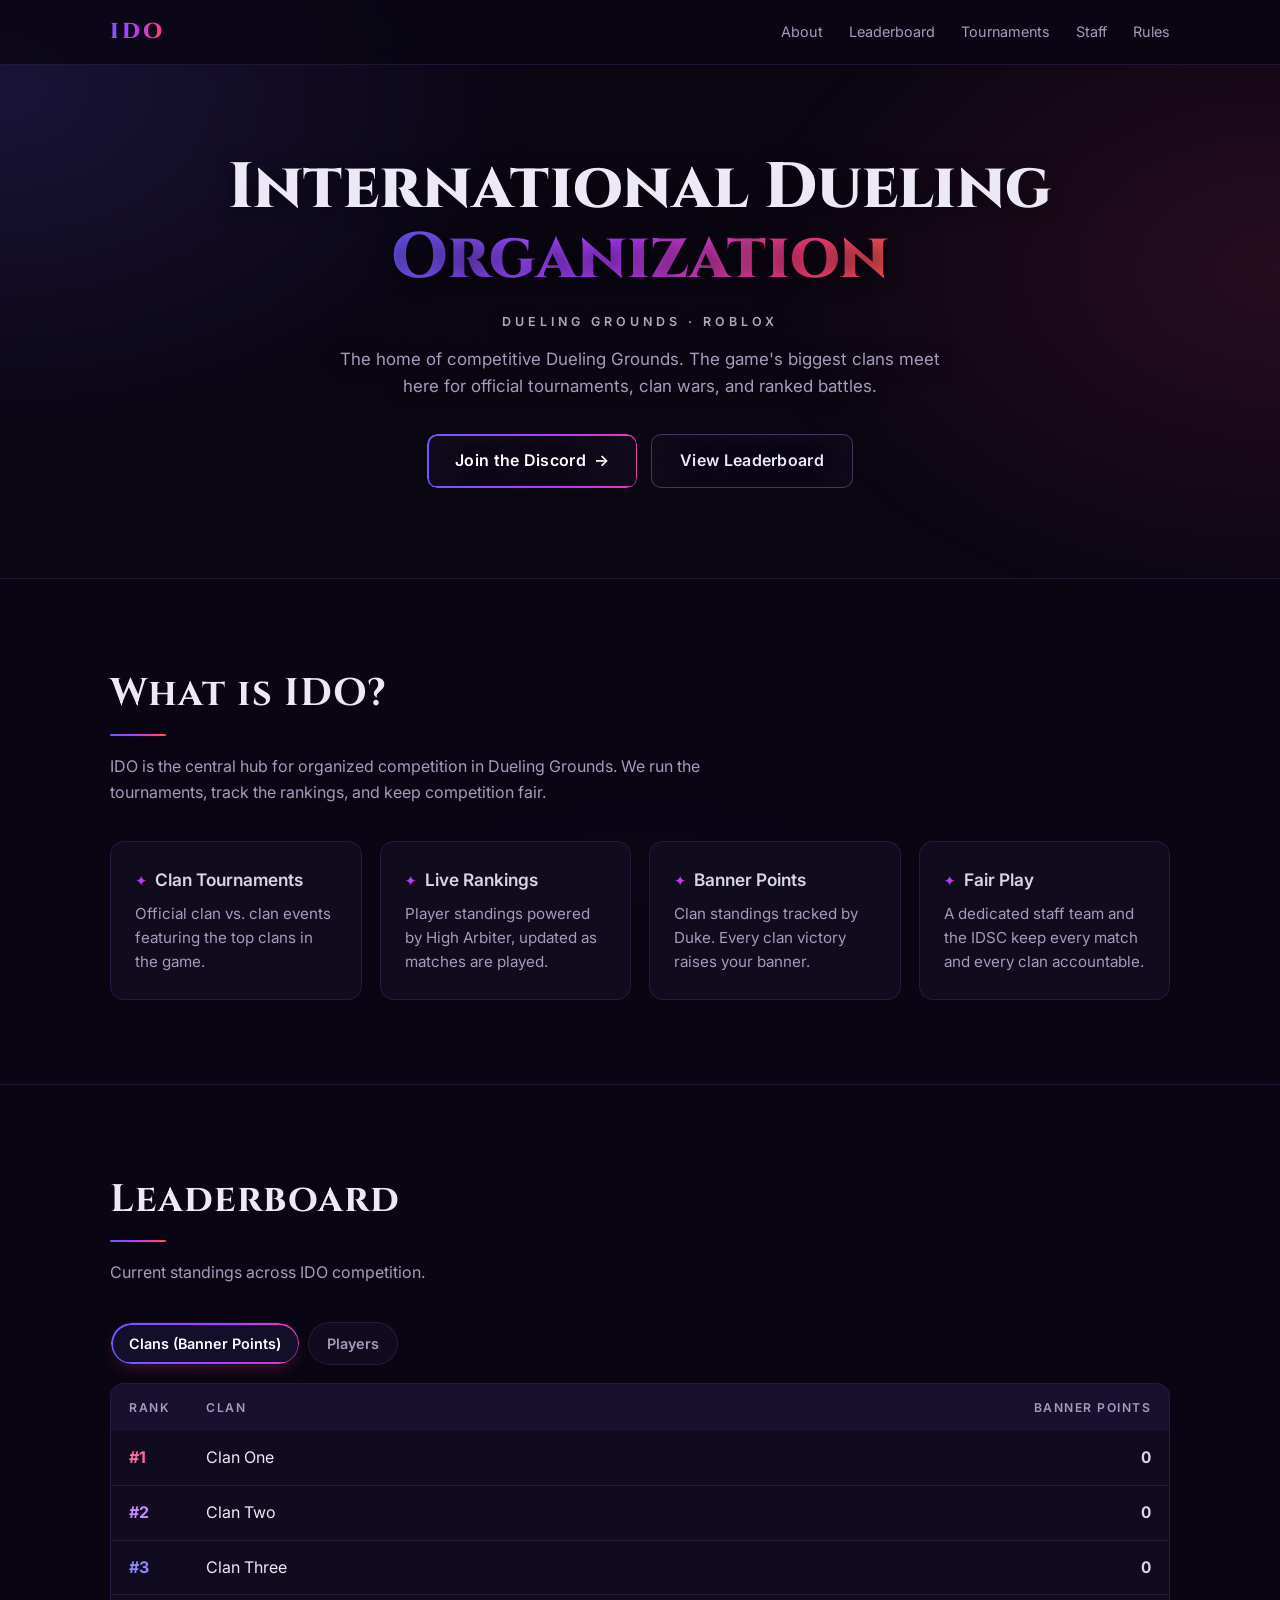
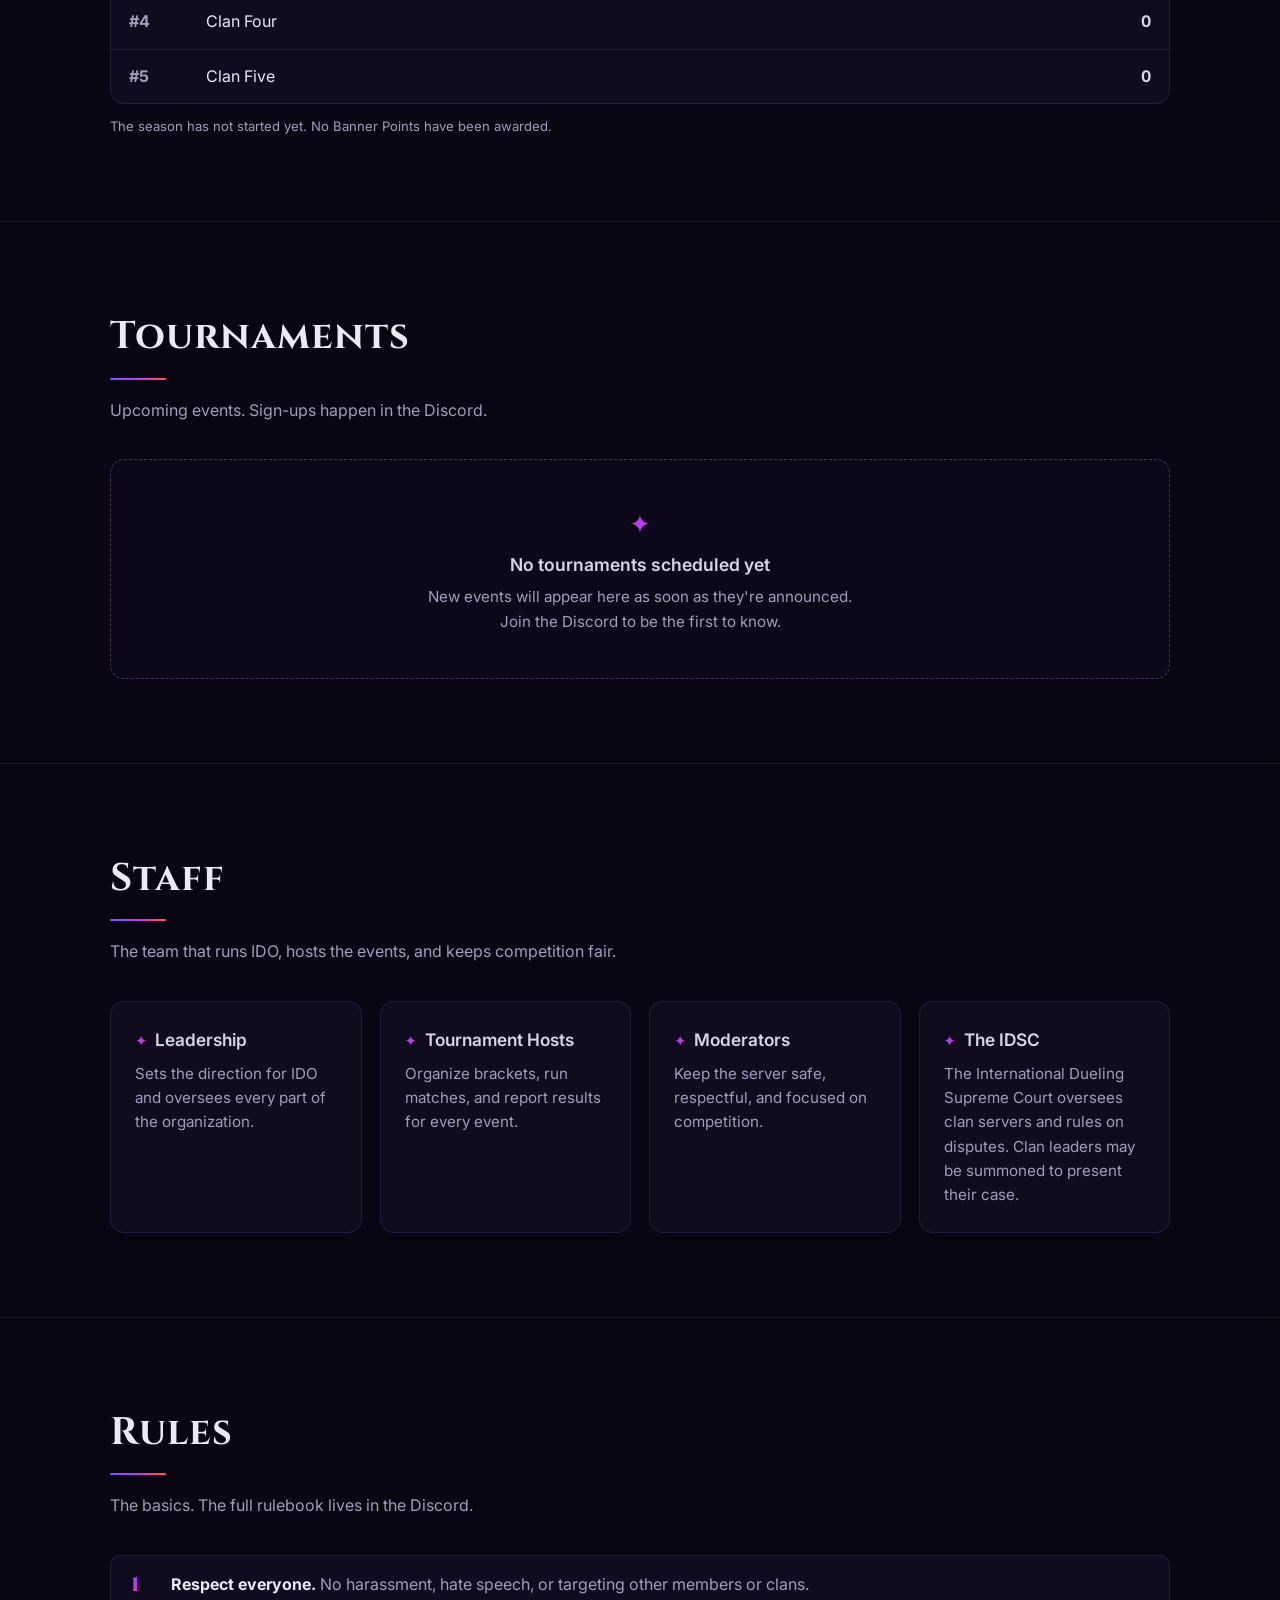
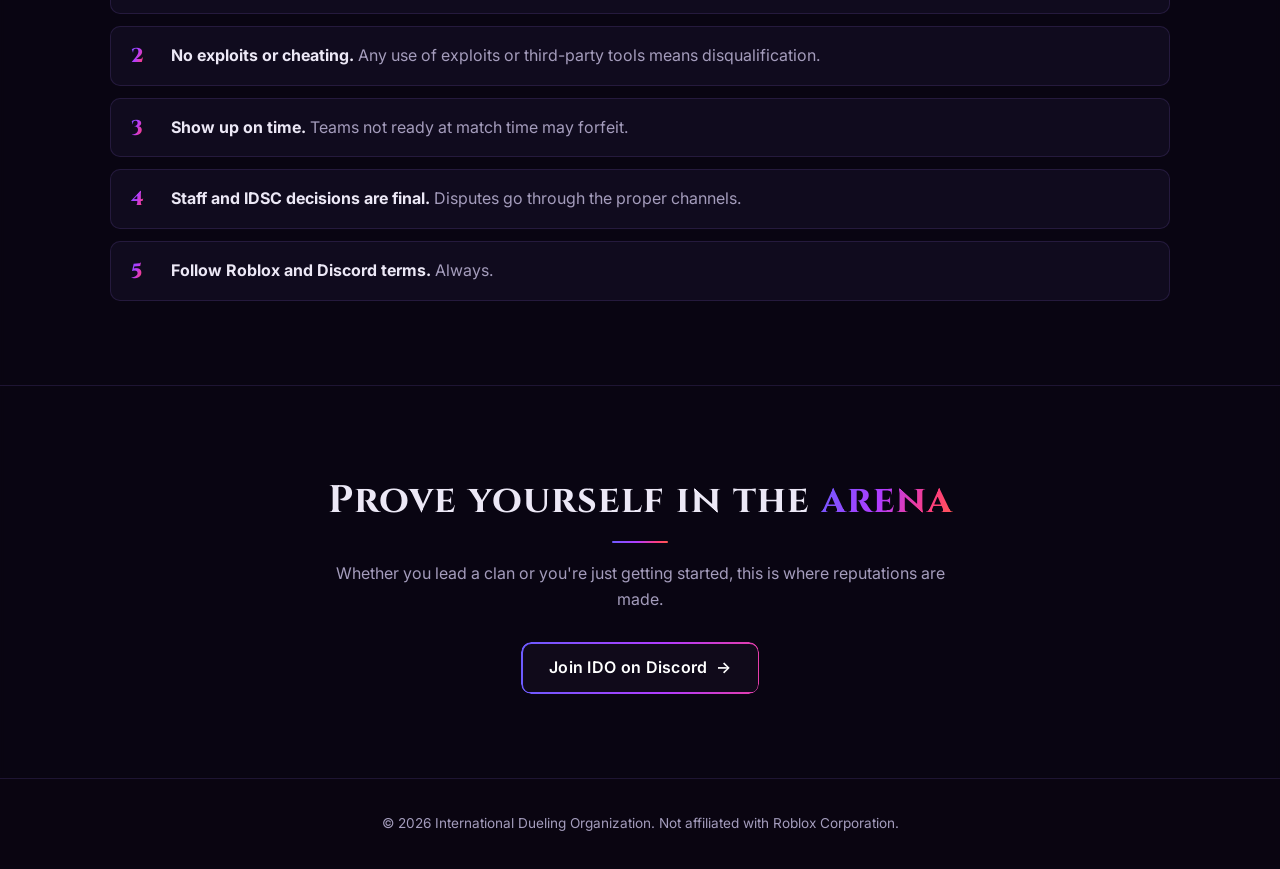
==== index.html @ 86c3ba01 "Update meta description to include 'more!'" ====
<!DOCTYPE html>
<html lang="en">
<head>
<meta charset="UTF-8">
<meta name="viewport" content="width=device-width, initial-scale=1.0">
<title>International Dueling Organization (IDO) | Dueling Grounds Clan Tournaments</title>
<meta name="description" content="The International Dueling Organization (IDO) is the home of competitive Dueling Grounds on Roblox. Clan tournaments, live rankings, Banner Points, and more!.">
<meta property="og:title" content="International Dueling Organization (IDO)">
<meta property="og:description" content="Clan tournaments, live rankings, and the top clans in Dueling Grounds.">
<meta property="og:type" content="website">
<meta property="og:image" content="logo.jpg">
<meta name="theme-color" content="#0a0612">
<link rel="icon" href="logo.jpg">
<link rel="preconnect" href="https://fonts.googleapis.com">
<link rel="preconnect" href="https://fonts.gstatic.com" crossorigin>
<link href="https://fonts.googleapis.com/css2?family=Cinzel:wght@500;700;800&family=Inter:wght@400;500;600;700&display=swap" rel="stylesheet">
<script type="application/ld+json">
{
  "@context": "https://schema.org",
  "@type": "Organization",
  "name": "International Dueling Organization",
  "alternateName": "IDO",
  "logo": "logo.jpg",
  "description": "The competitive hub for Dueling Grounds clan tournaments on Roblox."
}
</script>
<style>
  :root {
    --bg: #0a0612;
    --bg-2: #0f0a1a;
    --panel: rgba(22, 15, 36, 0.72);
    --panel-solid: #160f24;
    --line: rgba(160, 120, 255, 0.14);
    --line-strong: rgba(190, 140, 255, 0.32);
    --text: #ece8f6;
    --muted: #a49cbc;
    --silver: #d9d4e8;
    --violet: #7b5cff;
    --magenta: #c13cff;
    --rose: #ff3d7f;
    --ember: #ff5a4e;
    --grad: linear-gradient(110deg, #6d5bff 0%, #b13cff 45%, #ff3d7f 80%, #ff5a4e 100%);
    --radius: 14px;
  }
  * { box-sizing: border-box; margin: 0; padding: 0; }
  html { scroll-behavior: smooth; }
  body {
    font-family: 'Inter', system-ui, sans-serif;
    background: var(--bg);
    color: var(--text);
    line-height: 1.6;
    overflow-x: hidden;
  }
  /* Ambient violet and crimson glow, fixed behind everything */
  body::before {
    content: ""; position: fixed; inset: 0; z-index: -1; pointer-events: none;
    background:
      radial-gradient(900px 600px at 0% 10%, rgba(109, 91, 255, 0.16), transparent 60%),
      radial-gradient(900px 600px at 100% 30%, rgba(255, 61, 127, 0.12), transparent 60%),
      radial-gradient(800px 500px at 50% 110%, rgba(177, 60, 255, 0.10), transparent 60%);
  }

  /* Full-site background photo, dimmed so text stays readable */
  .site-bg {
    position: fixed; inset: 0; z-index: -2; pointer-events: none;
    background: #0a0612 url("background.jpg") center 30% / cover no-repeat;
  }
  .site-bg::after {
    content: ""; position: absolute; inset: 0;
    background:
      radial-gradient(ellipse at center, rgba(10, 6, 18, 0.35) 0%, rgba(10, 6, 18, 0.75) 100%),
      linear-gradient(180deg, rgba(10, 6, 18, 0.25), rgba(10, 6, 18, 0.55));
  }
  /* Sections below the hero sit on a darker veil so the photo stays subtle there */
  section { background: rgba(10, 6, 18, 0.78); backdrop-filter: blur(2px); -webkit-backdrop-filter: blur(2px); }
  footer { background: rgba(10, 6, 18, 0.9); }
  .hero { text-shadow: 0 2px 18px rgba(0, 0, 0, 0.6); }
  .hero p, .hero .eyebrow { color: #d6d0e6; }
  a { color: inherit; text-decoration: none; }
  .wrap { max-width: 1100px; margin: 0 auto; padding: 0 20px; }
  .grad-text {
    background: var(--grad);
    -webkit-background-clip: text; background-clip: text;
    color: transparent;
  }
  .sr-only {
    position: absolute; width: 1px; height: 1px; padding: 0; margin: -1px;
    overflow: hidden; clip: rect(0 0 0 0); white-space: nowrap; border: 0;
  }

  /* Nav */
  nav {
    position: sticky; top: 0; z-index: 50;
    background: rgba(10, 6, 18, 0.78);
    backdrop-filter: blur(12px);
    -webkit-backdrop-filter: blur(12px);
    border-bottom: 1px solid var(--line);
  }
  nav .wrap { display: flex; align-items: center; justify-content: space-between; height: 64px; }
  .logo { display: flex; align-items: center; gap: 10px; font-family: 'Cinzel', serif; font-weight: 800; font-size: 1.35rem; letter-spacing: 3px; }
  .logo img { width: 34px; height: 34px; border-radius: 8px; object-fit: cover; }
  .links { display: flex; gap: 26px; font-size: 0.9rem; color: var(--muted); }
  .links a { position: relative; padding: 4px 0; transition: color .25s; }
  .links a::after {
    content: ""; position: absolute; left: 0; bottom: -2px; height: 2px; width: 100%;
    background: var(--grad); border-radius: 2px;
    transform: scaleX(0); transform-origin: left; transition: transform .3s ease;
  }
  .links a:hover { color: var(--text); }
  .links a:hover::after { transform: scaleX(1); }
  .menu-btn { display: none; background: none; border: 0; color: var(--text); font-size: 1.5rem; cursor: pointer; }

  /* Hero */
  .hero {
    padding: 70px 0 90px;
    text-align: center;
    position: relative;
    border-bottom: 1px solid var(--line);
  }
  .hero-logo {
    width: min(380px, 78vw); aspect-ratio: 1; margin: 0 auto 8px; display: block;
    object-fit: cover;
    -webkit-mask-image: radial-gradient(circle at center, #000 52%, transparent 71%);
            mask-image: radial-gradient(circle at center, #000 52%, transparent 71%);
    animation: float 7s ease-in-out infinite;
  }
  @keyframes float {
    0%, 100% { transform: translateY(0); }
    50% { transform: translateY(-8px); }
  }
  .eyebrow { color: var(--silver); font-weight: 600; letter-spacing: 4px; font-size: 0.78rem; text-transform: uppercase; opacity: .8; }
  .hero h1 {
    font-family: 'Cinzel', serif; font-weight: 800;
    font-size: clamp(2.2rem, 6vw, 4rem); line-height: 1.1;
    margin: 18px 0;
  }
  .hero p { color: var(--muted); max-width: 600px; margin: 14px auto 34px; font-size: 1.06rem; }
  .btns { display: flex; gap: 14px; justify-content: center; flex-wrap: wrap; }

  /* Buttons */
  .btn {
    position: relative; overflow: hidden; isolation: isolate; display: inline-flex; align-items: center; gap: 8px;
    padding: 13px 28px; border-radius: 10px; font-weight: 600; letter-spacing: .3px;
    transition: transform .25s ease, box-shadow .3s ease, background-position .6s ease, border-color .3s;
  }
  /* Hollow button with an animated gradient outline */
  .btn-primary {
    color: #fff;
    background: rgba(22, 15, 36, 0.55);
    isolation: isolate;
  }
  .btn-primary::before,
  .tab.active::before {
    content: ""; position: absolute; inset: 0; border-radius: inherit; padding: 1.5px;
    background: linear-gradient(90deg, #6d5bff, #b13cff, #ff3d7f, #ff5a4e, #b13cff, #6d5bff);
    background-size: 300% 100%;
    animation: flow 4s linear infinite;
    -webkit-mask: linear-gradient(#000 0 0) content-box, linear-gradient(#000 0 0);
    -webkit-mask-composite: xor;
            mask: linear-gradient(#000 0 0) content-box, linear-gradient(#000 0 0);
            mask-composite: exclude;
    pointer-events: none; z-index: -1;
  }
  @keyframes flow {
    from { background-position: 0% 50%; }
    to { background-position: 300% 50%; }
  }
  .btn-primary:hover {
    transform: translateY(-2px);
    background: rgba(123, 92, 255, 0.10);
    box-shadow: 0 8px 28px -10px rgba(255, 61, 127, 0.55);
  }
  .btn-primary:hover::before { animation-duration: 1.6s; }

  /* Click effect: ripple from the click point plus a bright pulse */
  .ripple {
    position: absolute; border-radius: 50%; pointer-events: none; z-index: -1;
    width: 16px; height: 16px; margin: -8px 0 0 -8px;
    background: radial-gradient(circle, rgba(255, 120, 200, 0.55), rgba(177, 60, 255, 0.25) 45%, transparent 70%);
    transform: scale(0);
    animation: ripple .55s ease-out forwards;
  }
  @keyframes ripple {
    to { transform: scale(22); opacity: 0; }
  }
  .btn.clicked, .tab.clicked { animation: press .4s ease; }
  .btn.clicked { box-shadow: 0 0 0 1px rgba(255, 255, 255, 0.15), 0 0 26px -2px rgba(193, 60, 255, 0.7); }
  .btn-primary.clicked::before { animation-duration: .6s; filter: brightness(1.4); }
  @keyframes press {
    0% { transform: scale(1); }
    35% { transform: scale(.95); }
    100% { transform: scale(1); }
  }

  .btn-ghost {
    color: var(--text);
    border: 1px solid var(--line-strong);
    background: rgba(22, 15, 36, 0.4);
  }
  .btn-ghost:hover {
    transform: translateY(-2px);
    border-color: rgba(220, 170, 255, 0.55);
    background: rgba(123, 92, 255, 0.08);
    box-shadow: 0 8px 26px -12px rgba(177, 60, 255, 0.5);
  }

  .btn .arrow { transition: transform .25s ease; }
  .btn:hover .arrow { transform: translateX(3px); }

  /* Sections */
  section { padding: 84px 0; border-bottom: 1px solid var(--line); }
  h2 { font-family: 'Cinzel', serif; font-weight: 700; font-size: clamp(1.7rem, 4vw, 2.4rem); margin-bottom: 10px; letter-spacing: 1px; }
  .divider { width: 56px; height: 2px; background: var(--grad); border-radius: 2px; margin: 4px 0 18px; }
  .sub { color: var(--muted); margin-bottom: 36px; max-width: 640px; }
  .grid { display: grid; grid-template-columns: repeat(auto-fit, minmax(240px, 1fr)); gap: 18px; }
  .card {
    position: relative;
    background: var(--panel); border: 1px solid var(--line);
    border-radius: var(--radius); padding: 24px;
    backdrop-filter: blur(6px);
    transition: transform .3s ease, border-color .3s ease, box-shadow .3s ease;
  }
  .card:hover {
    transform: translateY(-3px);
    border-color: var(--line-strong);
    box-shadow: 0 14px 34px -18px rgba(177, 60, 255, 0.5);
  }
  .card h3 { font-size: 1.08rem; margin-bottom: 8px; color: var(--silver); font-weight: 600; }
  .card h3::before {
    content: "\2726"; margin-right: 8px; font-size: .85em;
    background: var(--grad); -webkit-background-clip: text; background-clip: text; color: transparent;
  }
  .card p { color: var(--muted); font-size: 0.95rem; }

  /* Leaderboard */
  .tabs { display: flex; gap: 8px; margin-bottom: 18px; flex-wrap: wrap; }
  .tab {
    padding: 9px 18px; border-radius: 999px; border: 1px solid var(--line);
    background: var(--panel); color: var(--muted); cursor: pointer; font: inherit; font-weight: 600; font-size: .9rem;
    transition: color .25s, border-color .25s, transform .2s, box-shadow .3s;
  }
  .tab:hover { color: var(--text); border-color: var(--line-strong); transform: translateY(-1px); }
  .tab { position: relative; overflow: hidden; isolation: isolate; }
  .tab.active {
    color: #fff; border-color: transparent;
    background: rgba(123, 92, 255, 0.10);
    box-shadow: 0 6px 20px -10px rgba(255, 61, 127, 0.5);
  }
  .board { background: var(--panel); border: 1px solid var(--line); border-radius: var(--radius); overflow: hidden; }
  table { width: 100%; border-collapse: collapse; }
  th, td { padding: 14px 18px; text-align: left; }
  th { background: rgba(123, 92, 255, 0.07); color: var(--muted); font-size: 0.76rem; letter-spacing: 1.5px; text-transform: uppercase; font-weight: 600; }
  tbody tr { transition: background .2s; }
  tbody tr:hover { background: rgba(177, 60, 255, 0.06); }
  tr + tr td { border-top: 1px solid var(--line); }
  td.rank { font-weight: 700; width: 70px; color: var(--muted); }
  td.score { text-align: right; font-weight: 700; color: var(--silver); font-variant-numeric: tabular-nums; }
  th.score { text-align: right; }
  .r1 { color: #ff6b9d !important; } .r2 { color: #c58bff !important; } .r3 { color: #8f86ff !important; }
  .note { color: var(--muted); font-size: 0.82rem; margin-top: 12px; }

  /* Tournaments */
  .event { display: flex; gap: 18px; align-items: flex-start; }
  .date {
    min-width: 64px; text-align: center; border-radius: 10px; padding: 8px 6px;
    border: 1px solid var(--line-strong);
    background: rgba(123, 92, 255, 0.08);
  }
  .date .m { font-size: 0.7rem; color: var(--rose); font-weight: 700; letter-spacing: 1.5px; }
  .date .d { font-size: 1.5rem; font-weight: 700; font-family: 'Cinzel', serif; }
  .tag {
    display: inline-block; font-size: 0.7rem; font-weight: 700; padding: 3px 10px; letter-spacing: .5px;
    border-radius: 999px; background: rgba(193, 60, 255, 0.14); color: #d99bff; margin-bottom: 6px;
  }
  .event h3::before { content: none; }

  .empty {
    text-align: center; padding: 44px 24px;
    border: 1px dashed var(--line-strong); border-radius: var(--radius);
    background: rgba(22, 15, 36, 0.45);
  }
  .empty-icon {
    font-size: 1.6rem; margin-bottom: 6px;
    background: var(--grad); -webkit-background-clip: text; background-clip: text; color: transparent;
  }
  .empty h3 { font-size: 1.1rem; color: var(--silver); margin-bottom: 6px; font-weight: 600; }
  .empty p { color: var(--muted); font-size: .95rem; max-width: 440px; margin: 0 auto; }
  #tournament-list:empty { display: none; }

  /* Rules */
  ol.rules { counter-reset: r; list-style: none; display: grid; gap: 12px; }
  ol.rules li {
    counter-increment: r; background: var(--panel); border: 1px solid var(--line);
    border-radius: 10px; padding: 16px 18px 16px 60px; position: relative; color: var(--muted);
    transition: border-color .3s;
  }
  ol.rules li:hover { border-color: var(--line-strong); }
  ol.rules li strong { color: var(--text); }
  ol.rules li::before {
    content: counter(r); position: absolute; left: 20px; top: 13px;
    font-family: 'Cinzel', serif; font-weight: 800; font-size: 1.25rem;
    background: var(--grad); -webkit-background-clip: text; background-clip: text; color: transparent;
  }

  /* CTA + footer */
  .cta { text-align: center; position: relative; }
  .cta .divider { margin: 4px auto 18px; }
  footer { padding: 34px 0; color: var(--muted); font-size: 0.85rem; text-align: center; }

  /* Fade-in on scroll */
  .reveal { opacity: 0; transform: translateY(14px); transition: opacity .7s ease, transform .7s ease; }
  .reveal.in { opacity: 1; transform: none; }

  @media (max-width: 760px) {
    .links {
      display: none; position: absolute; top: 64px; left: 0; right: 0;
      flex-direction: column; gap: 0; background: var(--bg); border-bottom: 1px solid var(--line);
    }
    .links.open { display: flex; }
    .links a { padding: 14px 20px; border-top: 1px solid var(--line); }
    .links a::after { display: none; }
    .menu-btn { display: block; }
    th, td { padding: 12px 12px; }
    section { padding: 60px 0; }
    .hero { padding: 40px 0 70px; }
  }

  @media (prefers-reduced-motion: reduce) {
    *, *::before, *::after { animation: none !important; transition: none !important; }
    .reveal { opacity: 1; transform: none; }
  }
</style>
</head>
<body>
<div class="site-bg" aria-hidden="true"></div>

<nav>
  <div class="wrap">
    <a href="#" class="logo"><img src="logo.jpg" alt="" onerror="this.remove()"><span class="grad-text">IDO</span></a>
    <button class="menu-btn" aria-label="Menu" onclick="document.querySelector('.links').classList.toggle('open')">☰</button>
    <div class="links">
      <a href="#about">About</a>
      <a href="#leaderboard">Leaderboard</a>
      <a href="#tournaments">Tournaments</a>
      <a href="#staff">Staff</a>
      <a href="#rules">Rules</a>
    </div>
  </div>
</nav>

<header class="hero">
  <div class="wrap">
    <img class="hero-logo" src="logo.jpg" alt="International Dueling Organization logo"
         onerror="this.remove(); document.getElementById('hero-title').classList.remove('sr-only');">
    <h1 id="hero-title" class="sr-only">International Dueling <span class="grad-text">Organization</span></h1>
    <div class="eyebrow">Dueling Grounds &middot; Roblox</div>
    <p>The home of competitive Dueling Grounds. The game's biggest clans meet here for official tournaments, clan wars, and ranked battles.</p>
    <div class="btns">
      <a class="btn btn-primary" href="https://discord.gg/gZj7TFxwW" target="_blank" rel="noopener">Join the Discord <span class="arrow">&rarr;</span></a>
      <a class="btn btn-ghost" href="#leaderboard">View Leaderboard</a>
    </div>
  </div>
</header>

<section id="about">
  <div class="wrap reveal">
    <h2>What is IDO?</h2>
    <div class="divider"></div>
    <p class="sub">IDO is the central hub for organized competition in Dueling Grounds. We run the tournaments, track the rankings, and keep competition fair.</p>
    <div class="grid">
      <div class="card"><h3>Clan Tournaments</h3><p>Official clan vs. clan events featuring the top clans in the game.</p></div>
      <div class="card"><h3>Live Rankings</h3><p>Player standings powered by High Arbiter, updated as matches are played.</p></div>
      <div class="card"><h3>Banner Points</h3><p>Clan standings tracked by Duke. Every clan victory raises your banner.</p></div>
      <div class="card"><h3>Fair Play</h3><p>A dedicated staff team and the IDSC keep every match and every clan accountable.</p></div>
    </div>
  </div>
</section>

<section id="leaderboard">
  <div class="wrap reveal">
    <h2>Leaderboard</h2>
    <div class="divider"></div>
    <p class="sub">Current standings across IDO competition.</p>
    <div class="tabs">
      <button class="tab active" data-board="clans">Clans (Banner Points)</button>
      <button class="tab" data-board="players">Players</button>
    </div>
    <div class="board">
      <table>
        <thead><tr><th>Rank</th><th id="col-name">Clan</th><th class="score" id="col-score">Banner Points</th></tr></thead>
        <tbody id="board-body"></tbody>
      </table>
    </div>
    <p class="note" id="board-note">The season has not started yet. No Banner Points have been awarded.</p>
  </div>
</section>

<section id="tournaments">
  <div class="wrap reveal">
    <h2>Tournaments</h2>
    <div class="divider"></div>
    <p class="sub">Upcoming events. Sign-ups happen in the Discord.</p>
    <div class="grid" id="tournament-list"></div>
    <div class="empty" id="tournament-empty">
      <div class="empty-icon">&#10022;</div>
      <h3>No tournaments scheduled yet</h3>
      <p>New events will appear here as soon as they're announced. Join the Discord to be the first to know.</p>
    </div>
  </div>
</section>

<section id="staff">
  <div class="wrap reveal">
    <h2>Staff</h2>
    <div class="divider"></div>
    <p class="sub">The team that runs IDO, hosts the events, and keeps competition fair.</p>
    <div class="grid">
      <div class="card"><h3>Leadership</h3><p>Sets the direction for IDO and oversees every part of the organization.</p></div>
      <div class="card"><h3>Tournament Hosts</h3><p>Organize brackets, run matches, and report results for every event.</p></div>
      <div class="card"><h3>Moderators</h3><p>Keep the server safe, respectful, and focused on competition.</p></div>
      <div class="card"><h3>The IDSC</h3><p>The International Dueling Supreme Court oversees clan servers and rules on disputes. Clan leaders may be summoned to present their case.</p></div>
    </div>
  </div>
</section>

<section id="rules">
  <div class="wrap reveal">
    <h2>Rules</h2>
    <div class="divider"></div>
    <p class="sub">The basics. The full rulebook lives in the Discord.</p>
    <ol class="rules">
      <li><strong>Respect everyone.</strong> No harassment, hate speech, or targeting other members or clans.</li>
      <li><strong>No exploits or cheating.</strong> Any use of exploits or third-party tools means disqualification.</li>
      <li><strong>Show up on time.</strong> Teams not ready at match time may forfeit.</li>
      <li><strong>Staff and IDSC decisions are final.</strong> Disputes go through the proper channels.</li>
      <li><strong>Follow Roblox and Discord terms.</strong> Always.</li>
    </ol>
  </div>
</section>

<section class="cta">
  <div class="wrap reveal">
    <h2>Prove yourself in the <span class="grad-text">arena</span></h2>
    <div class="divider"></div>
    <p class="sub" style="margin: 0 auto 30px;">Whether you lead a clan or you're just getting started, this is where reputations are made.</p>
    <a class="btn btn-primary" href="https://discord.gg/gZj7TFxwW" target="_blank" rel="noopener">Join IDO on Discord <span class="arrow">&rarr;</span></a>
  </div>
</section>

<footer>
  <div class="wrap">
    &copy; <span id="year"></span> International Dueling Organization. Not affiliated with Roblox Corporation.
  </div>
</footer>

<script>
  document.getElementById('year').textContent = new Date().getFullYear();

  // Optional: set these to your bots' API endpoints later to show live data.
  const API = {
    clans: '',    // e.g. 'https://your-duke-bot.up.railway.app/leaderboard'
    players: '',  // e.g. 'https://your-high-arbiter.up.railway.app/leaderboard'
    tournaments: '' // e.g. 'https://your-duke-bot.up.railway.app/tournaments'
  };

  // Sample data shown until the API links above are filled in.
  const SAMPLE = {
    clans: [
      { name: 'Clan One', score: 0 },
      { name: 'Clan Two', score: 0 },
      { name: 'Clan Three', score: 0 },
      { name: 'Clan Four', score: 0 },
      { name: 'Clan Five', score: 0 }
    ],
    players: [
      { name: 'Player One', score: 2150 },
      { name: 'Player Two', score: 2030 },
      { name: 'Player Three', score: 1925 },
      { name: 'Player Four', score: 1810 },
      { name: 'Player Five', score: 1760 }
    ]
  };

  const LABELS = {
    clans: { name: 'Clan', score: 'Banner Points' },
    players: { name: 'Player', score: 'Rating' }
  };

  function render(rows) {
    const body = document.getElementById('board-body');
    body.innerHTML = '';
    rows.forEach((r, i) => {
      const tr = document.createElement('tr');
      const cls = i < 3 ? 'r' + (i + 1) : '';
      tr.innerHTML = `<td class="rank ${cls}">#${i + 1}</td><td></td><td class="score">${Number(r.score).toLocaleString()}</td>`;
      tr.children[1].textContent = r.name;
      body.appendChild(tr);
    });
  }

  async function load(board) {
    document.getElementById('col-name').textContent = LABELS[board].name;
    document.getElementById('col-score').textContent = LABELS[board].score;
    const note = document.getElementById('board-note');
    if (API[board]) {
      try {
        const res = await fetch(API[board]);
        const data = await res.json();
        render(data.sort((a, b) => b.score - a.score));
        note.textContent = 'Live standings.';
        return;
      } catch (e) {
        note.textContent = 'Live data unavailable right now. Showing sample data.';
      }
    } else {
      note.textContent = board === 'clans'
        ? 'The season has not started yet. No Banner Points have been awarded.'
        : 'Sample data shown. Live standings coming soon.';
    }
    render(SAMPLE[board]);
  }

  document.querySelectorAll('.tab').forEach(btn => {
    btn.addEventListener('click', () => {
      document.querySelectorAll('.tab').forEach(b => b.classList.remove('active'));
      btn.classList.add('active');
      load(btn.dataset.board);
    });
  });

  document.querySelectorAll('.links a').forEach(a =>
    a.addEventListener('click', () => document.querySelector('.links').classList.remove('open'))
  );

  // Fade sections in as they scroll into view
  const io = new IntersectionObserver(entries => {
    entries.forEach(e => { if (e.isIntersecting) { e.target.classList.add('in'); io.unobserve(e.target); } });
  }, { threshold: 0.12 });
  document.querySelectorAll('.reveal').forEach(el => io.observe(el));

  // Ripple + press animation on click, with a short delay before navigating
  function playClick(el, e) {
    const r = el.getBoundingClientRect();
    const dot = document.createElement('span');
    dot.className = 'ripple';
    dot.style.left = (e.clientX ? e.clientX - r.left : r.width / 2) + 'px';
    dot.style.top = (e.clientY ? e.clientY - r.top : r.height / 2) + 'px';
    el.appendChild(dot);
    el.classList.remove('clicked'); void el.offsetWidth; el.classList.add('clicked');
    setTimeout(() => { dot.remove(); el.classList.remove('clicked'); }, 600);
  }
  const CLICK_DELAY = 380;
  const reduceMotion = window.matchMedia('(prefers-reduced-motion: reduce)').matches;

  document.querySelectorAll('.btn').forEach(btn => {
    btn.addEventListener('click', e => {
      if (reduceMotion || e.ctrlKey || e.metaKey || e.shiftKey) return;
      e.preventDefault();
      playClick(btn, e);
      const href = btn.getAttribute('href');
      setTimeout(() => {
        if (href.startsWith('#')) {
          document.querySelector(href)?.scrollIntoView({ behavior: 'smooth' });
        } else if (btn.target === '_blank') {
          window.open(href, '_blank', 'noopener');
        } else {
          window.location.href = href;
        }
      }, CLICK_DELAY);
    });
  });
  document.querySelectorAll('.tab').forEach(t => t.addEventListener('click', e => playClick(t, e)));

  // Tournaments come from Duke. Expected format:
  // [{ "name": "Autumn Clan Cup", "date": "2026-11-08", "type": "Clan Cup", "description": "Best of 3." }]
  const MONTHS = ['JAN','FEB','MAR','APR','MAY','JUN','JUL','AUG','SEP','OCT','NOV','DEC'];
  async function loadTournaments() {
    const list = document.getElementById('tournament-list');
    const empty = document.getElementById('tournament-empty');
    if (!API.tournaments) return;
    try {
      const res = await fetch(API.tournaments);
      const events = await res.json();
      if (!Array.isArray(events) || events.length === 0) return;
      events.sort((x, y) => String(x.date).localeCompare(String(y.date)));
      events.forEach(ev => {
        const [, m, d] = String(ev.date || '').split('-');
        const card = document.createElement('div');
        card.className = 'card event';
        card.innerHTML = `<div class="date"><div class="m"></div><div class="d"></div></div>
          <div><span class="tag"></span><h3></h3><p></p></div>`;
        card.querySelector('.m').textContent = MONTHS[Number(m) - 1] || 'TBA';
        card.querySelector('.d').textContent = d || '--';
        const tag = card.querySelector('.tag');
        if (ev.type) tag.textContent = ev.type; else tag.remove();
        card.querySelector('h3').textContent = ev.name || 'Tournament';
        card.querySelector('p').textContent = ev.description || '';
        list.appendChild(card);
      });
      empty.style.display = 'none';
    } catch (e) { /* keep the empty state if Duke is unreachable */ }
  }
  loadTournaments();

  load('clans');
</script>
</body>
</html>
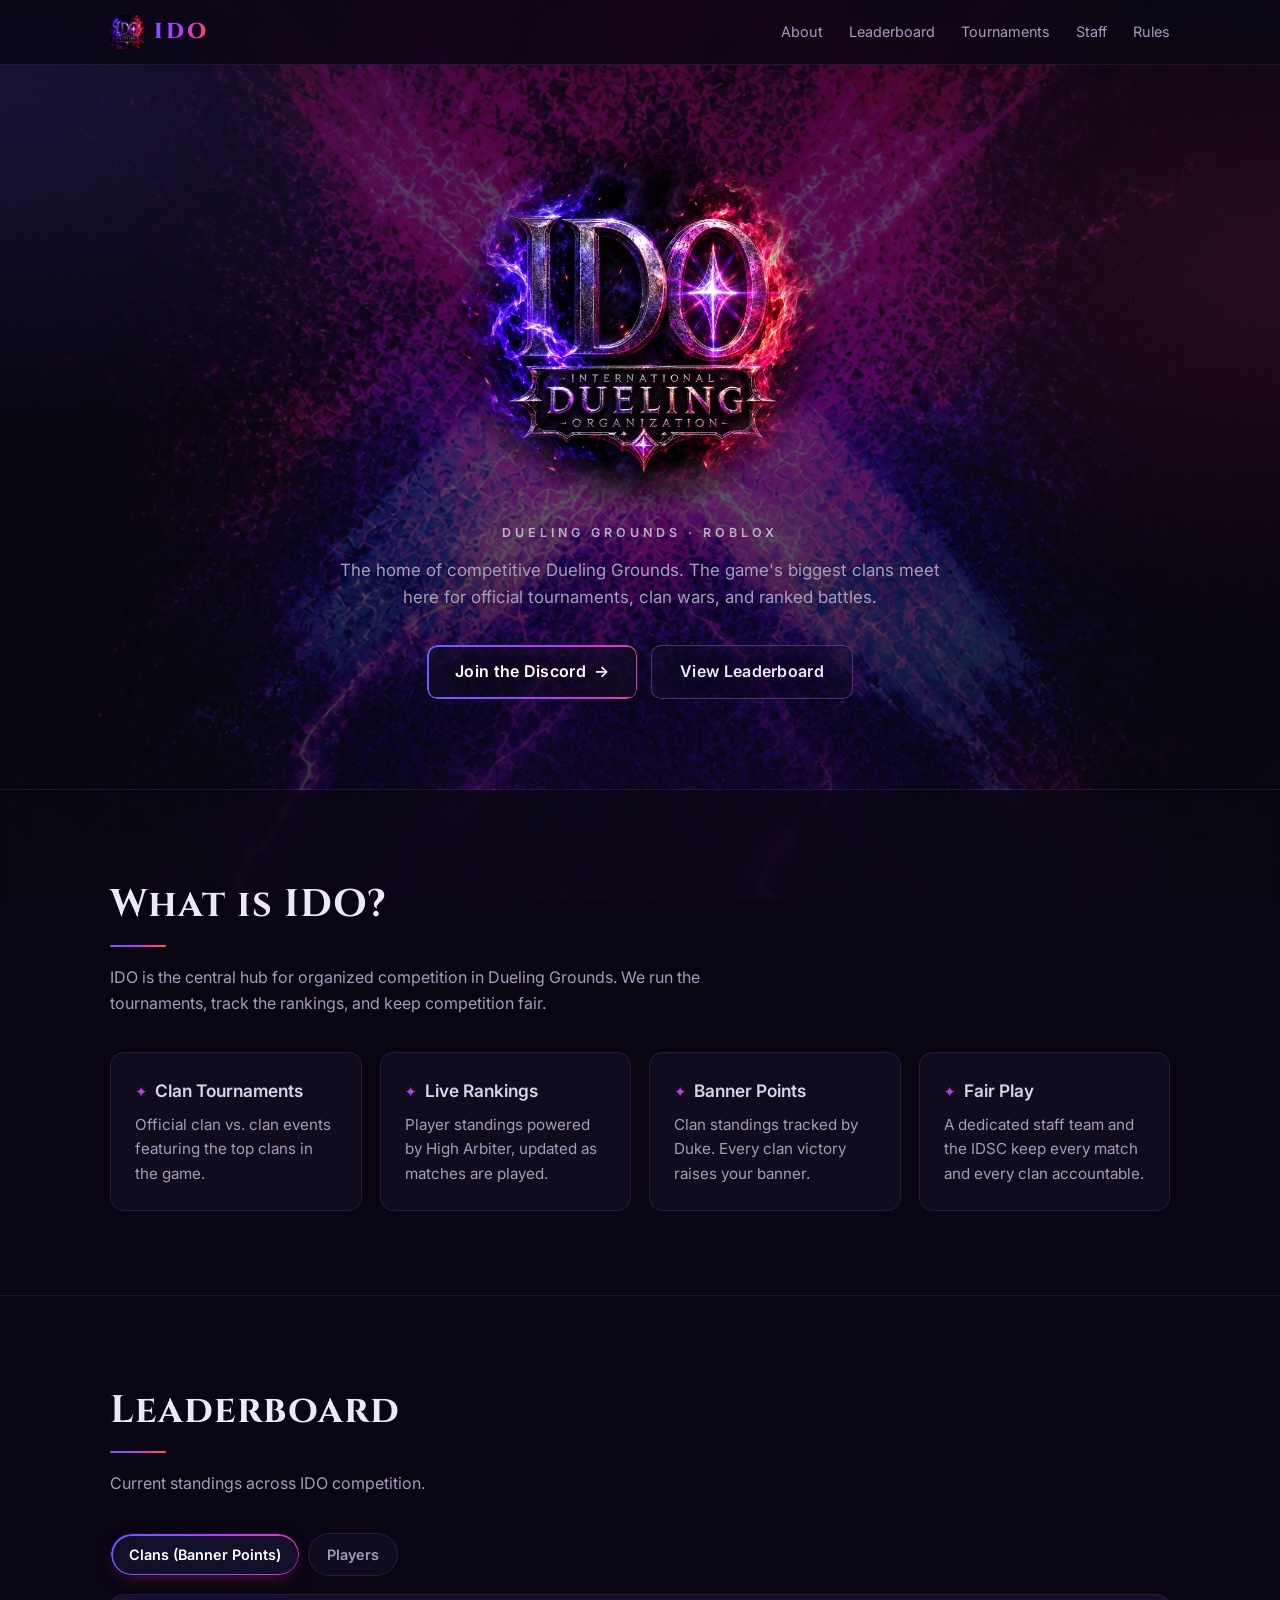
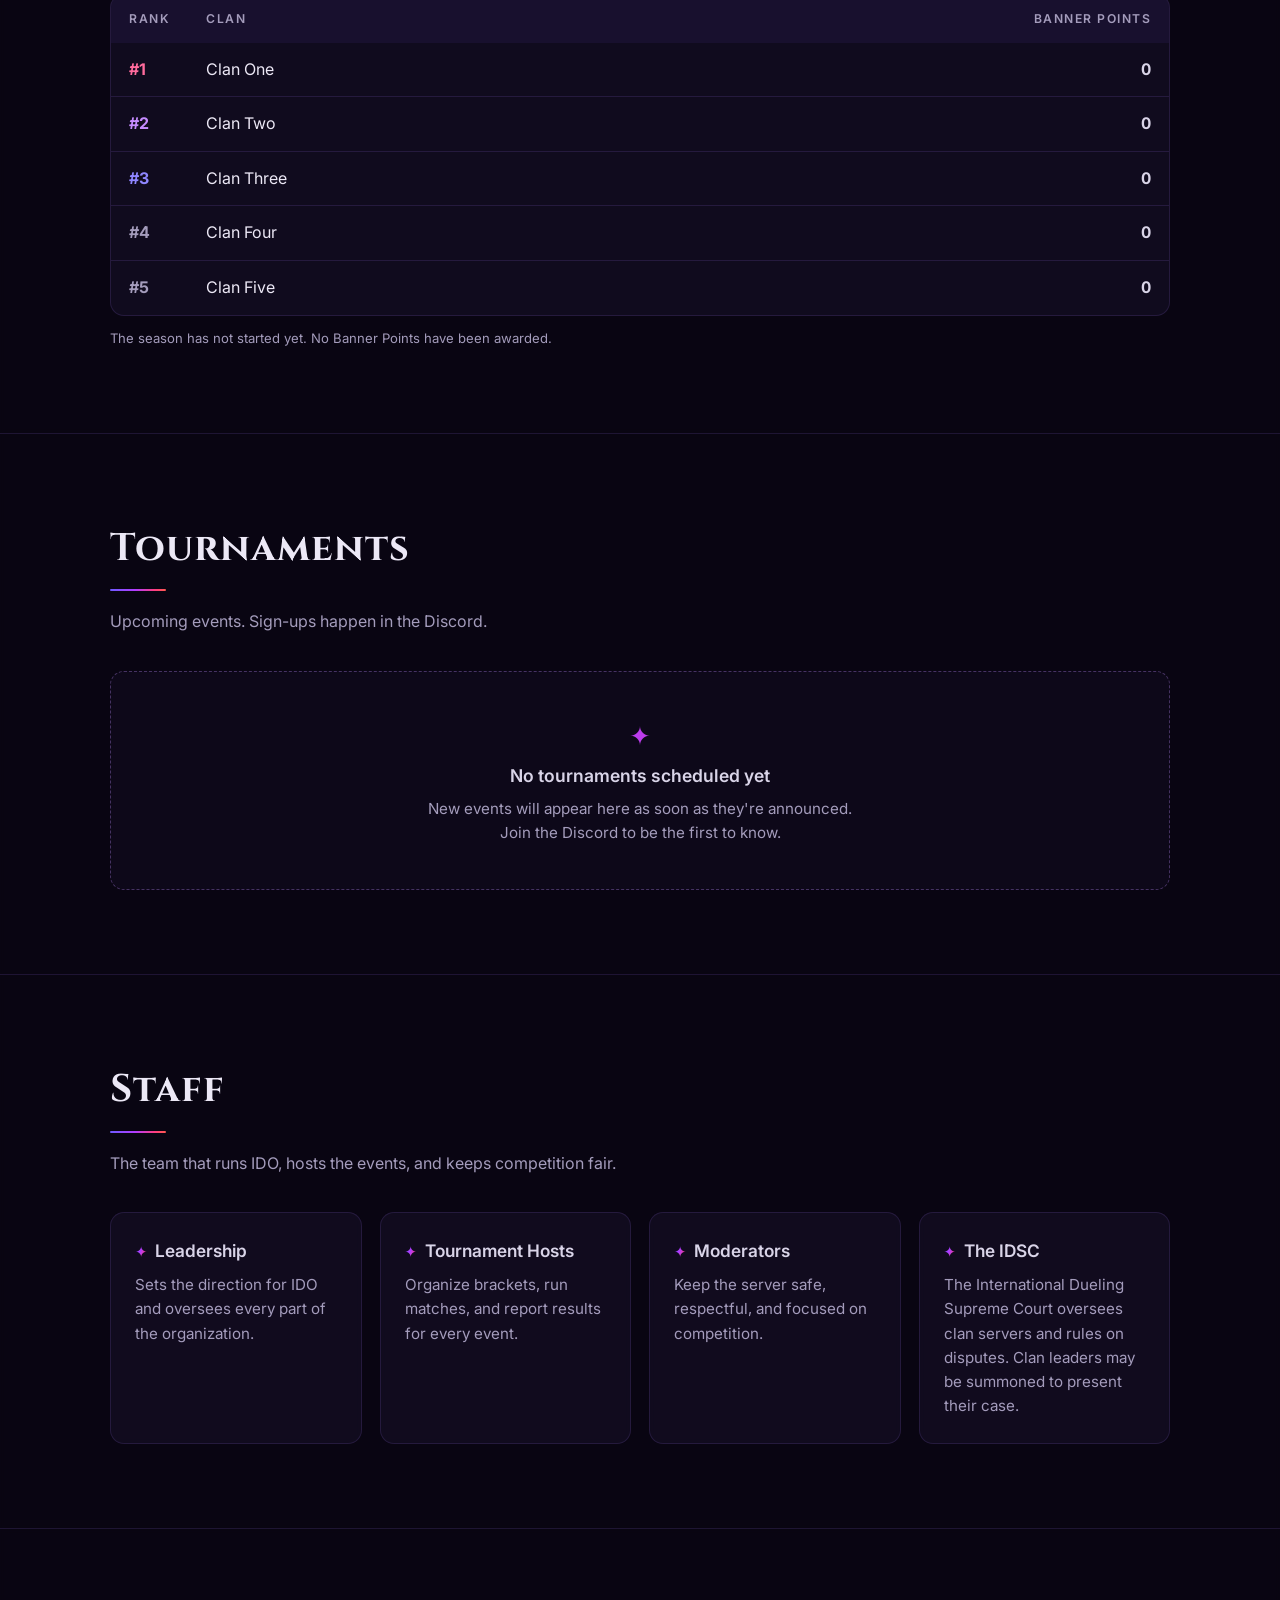
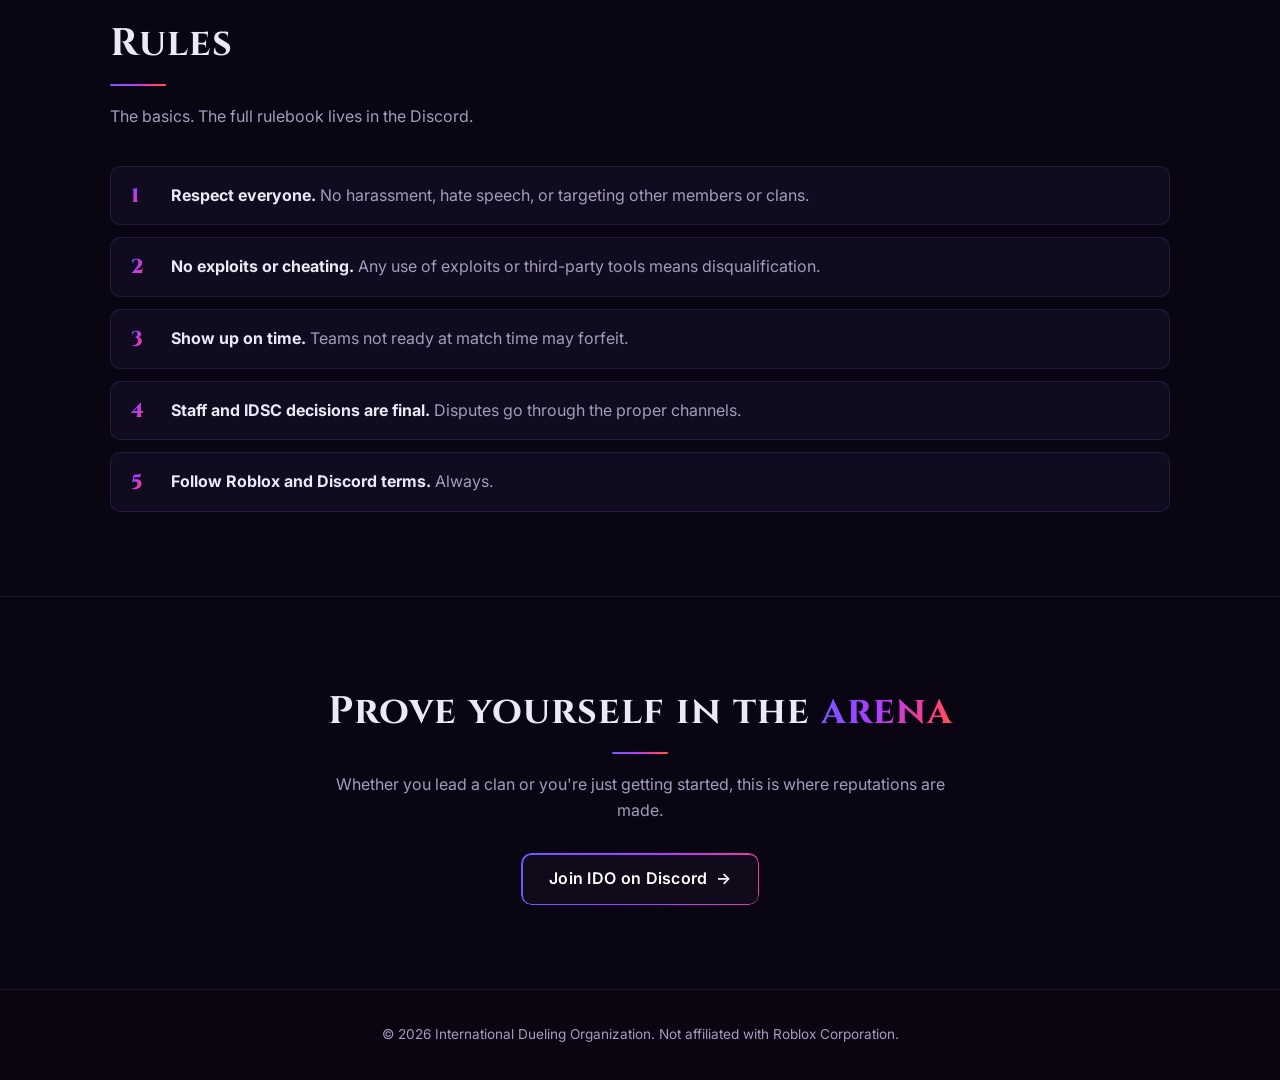
==== commit 038f2306: "Update index.html" ====
--- a/index.html
+++ b/index.html
@@ -4,7 +4,7 @@
 <meta charset="UTF-8">
 <meta name="viewport" content="width=device-width, initial-scale=1.0">
 <title>International Dueling Organization (IDO) | Dueling Grounds Clan Tournaments</title>
-<meta name="description" content="The International Dueling Organization (IDO) is the home of competitive Dueling Grounds on Roblox. Clan tournaments, live rankings, Banner Points, and more!.">
+<meta name="description" content="The International Dueling Organization (IDO) is the home of competitive Dueling Grounds on Roblox. Clan tournaments, live rankings, Banner Points, and the IDSC.">
 <meta property="og:title" content="International Dueling Organization (IDO)">
 <meta property="og:description" content="Clan tournaments, live rankings, and the top clans in Dueling Grounds.">
 <meta property="og:type" content="website">
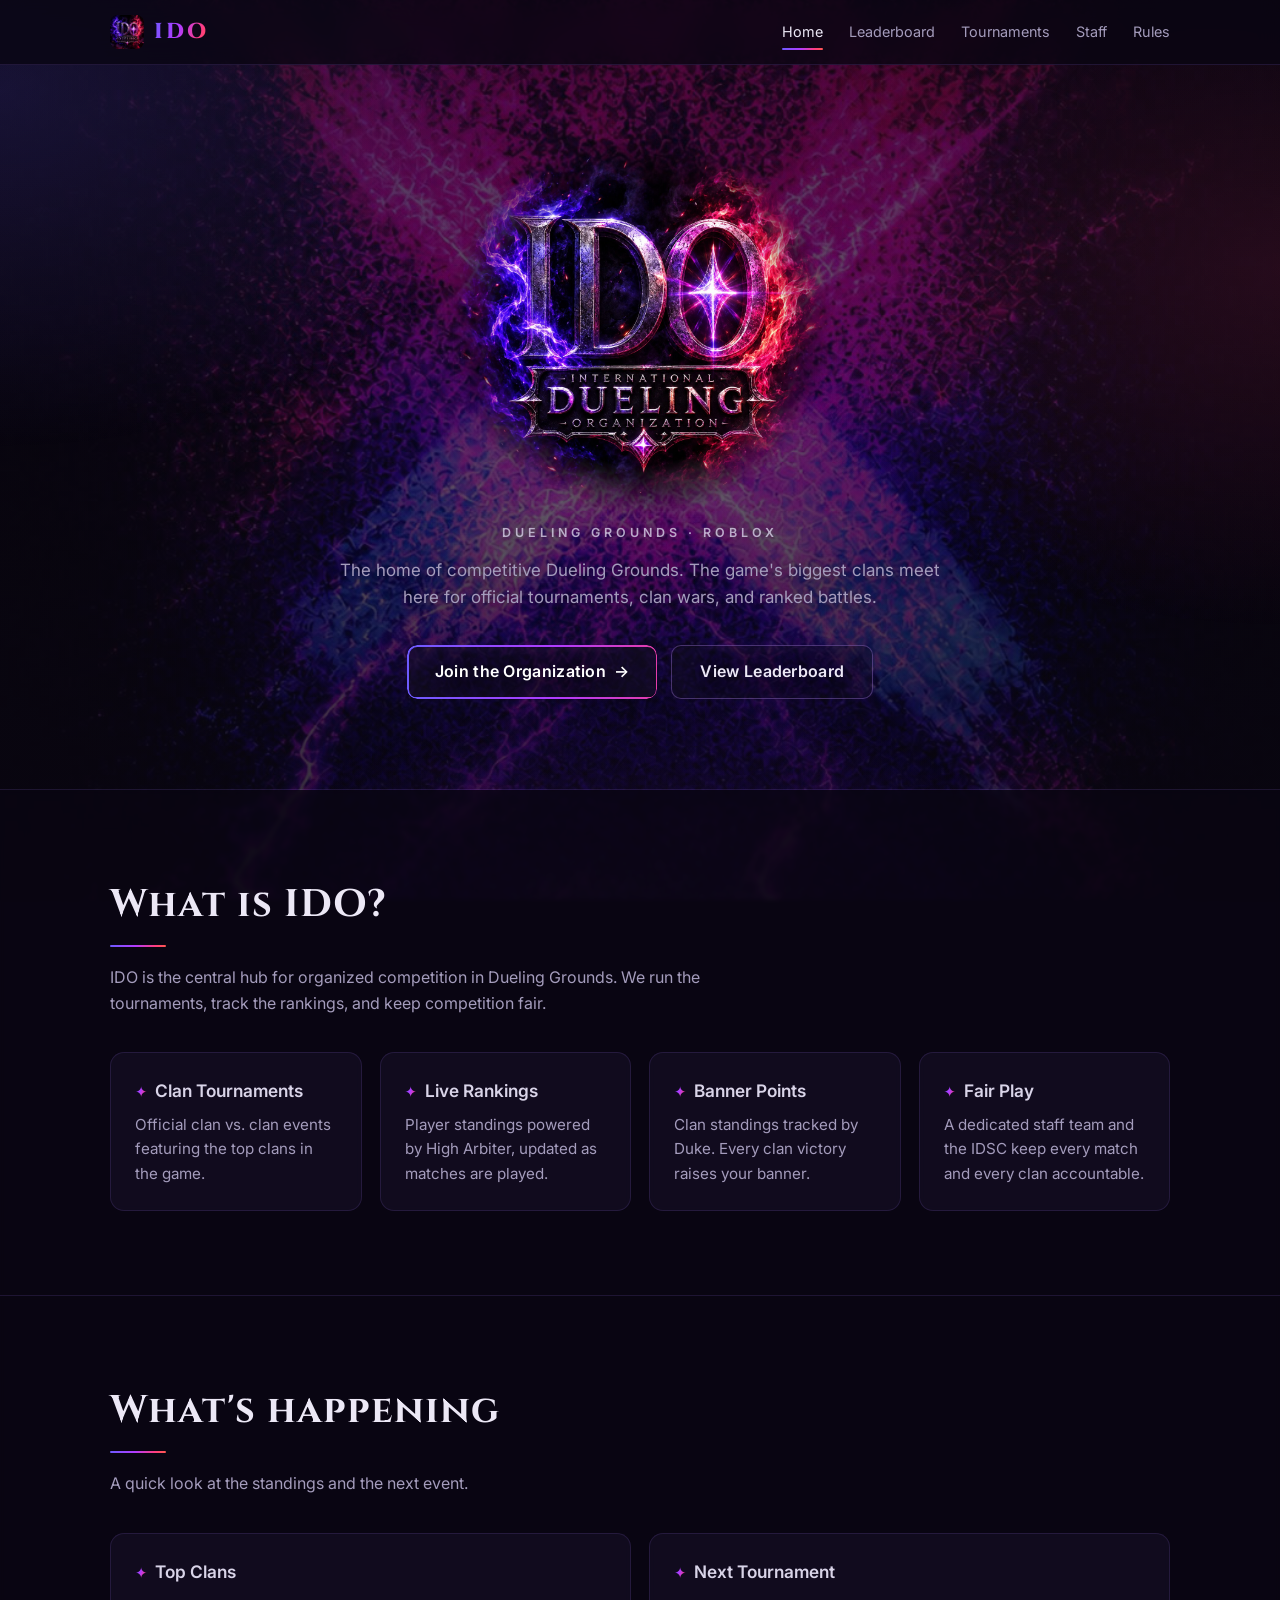
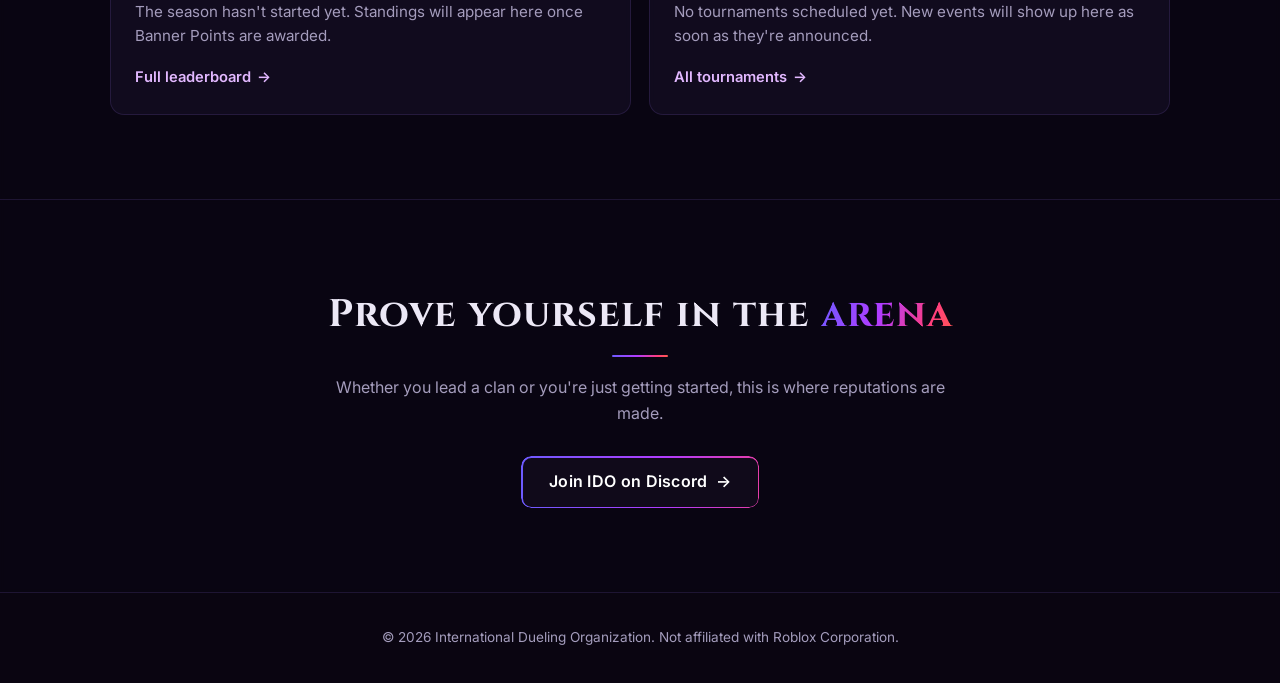
==== commit 74ed7330: "Update index.html" ====
--- a/index.html
+++ b/index.html
@@ -5,8 +5,8 @@
 <meta name="viewport" content="width=device-width, initial-scale=1.0">
 <title>International Dueling Organization (IDO) | Dueling Grounds Clan Tournaments</title>
 <meta name="description" content="The International Dueling Organization (IDO) is the home of competitive Dueling Grounds on Roblox. Clan tournaments, live rankings, Banner Points, and the IDSC.">
-<meta property="og:title" content="International Dueling Organization (IDO)">
-<meta property="og:description" content="Clan tournaments, live rankings, and the top clans in Dueling Grounds.">
+<meta property="og:title" content="International Dueling Organization (IDO) | Dueling Grounds Clan Tournaments">
+<meta property="og:description" content="The International Dueling Organization (IDO) is the home of competitive Dueling Grounds on Roblox. Clan tournaments, live rankings, Banner Points, and the IDSC.">
 <meta property="og:type" content="website">
 <meta property="og:image" content="logo.jpg">
 <meta name="theme-color" content="#0a0612">
@@ -14,336 +14,32 @@
 <link rel="preconnect" href="https://fonts.googleapis.com">
 <link rel="preconnect" href="https://fonts.gstatic.com" crossorigin>
 <link href="https://fonts.googleapis.com/css2?family=Cinzel:wght@500;700;800&family=Inter:wght@400;500;600;700&display=swap" rel="stylesheet">
+<link rel="stylesheet" href="style.css">
 <script type="application/ld+json">
 {
   "@context": "https://schema.org",
   "@type": "Organization",
   "name": "International Dueling Organization",
   "alternateName": "IDO",
-  "logo": "logo.jpg",
+  "url": "https://internationaldueling.com",
+  "logo": "https://internationaldueling.com/logo.jpg",
   "description": "The competitive hub for Dueling Grounds clan tournaments on Roblox."
 }
 </script>
-<style>
-  :root {
-    --bg: #0a0612;
-    --bg-2: #0f0a1a;
-    --panel: rgba(22, 15, 36, 0.72);
-    --panel-solid: #160f24;
-    --line: rgba(160, 120, 255, 0.14);
-    --line-strong: rgba(190, 140, 255, 0.32);
-    --text: #ece8f6;
-    --muted: #a49cbc;
-    --silver: #d9d4e8;
-    --violet: #7b5cff;
-    --magenta: #c13cff;
-    --rose: #ff3d7f;
-    --ember: #ff5a4e;
-    --grad: linear-gradient(110deg, #6d5bff 0%, #b13cff 45%, #ff3d7f 80%, #ff5a4e 100%);
-    --radius: 14px;
-  }
-  * { box-sizing: border-box; margin: 0; padding: 0; }
-  html { scroll-behavior: smooth; }
-  body {
-    font-family: 'Inter', system-ui, sans-serif;
-    background: var(--bg);
-    color: var(--text);
-    line-height: 1.6;
-    overflow-x: hidden;
-  }
-  /* Ambient violet and crimson glow, fixed behind everything */
-  body::before {
-    content: ""; position: fixed; inset: 0; z-index: -1; pointer-events: none;
-    background:
-      radial-gradient(900px 600px at 0% 10%, rgba(109, 91, 255, 0.16), transparent 60%),
-      radial-gradient(900px 600px at 100% 30%, rgba(255, 61, 127, 0.12), transparent 60%),
-      radial-gradient(800px 500px at 50% 110%, rgba(177, 60, 255, 0.10), transparent 60%);
-  }
-
-  /* Full-site background photo, dimmed so text stays readable */
-  .site-bg {
-    position: fixed; inset: 0; z-index: -2; pointer-events: none;
-    background: #0a0612 url("background.jpg") center 30% / cover no-repeat;
-  }
-  .site-bg::after {
-    content: ""; position: absolute; inset: 0;
-    background:
-      radial-gradient(ellipse at center, rgba(10, 6, 18, 0.35) 0%, rgba(10, 6, 18, 0.75) 100%),
-      linear-gradient(180deg, rgba(10, 6, 18, 0.25), rgba(10, 6, 18, 0.55));
-  }
-  /* Sections below the hero sit on a darker veil so the photo stays subtle there */
-  section { background: rgba(10, 6, 18, 0.78); backdrop-filter: blur(2px); -webkit-backdrop-filter: blur(2px); }
-  footer { background: rgba(10, 6, 18, 0.9); }
-  .hero { text-shadow: 0 2px 18px rgba(0, 0, 0, 0.6); }
-  .hero p, .hero .eyebrow { color: #d6d0e6; }
-  a { color: inherit; text-decoration: none; }
-  .wrap { max-width: 1100px; margin: 0 auto; padding: 0 20px; }
-  .grad-text {
-    background: var(--grad);
-    -webkit-background-clip: text; background-clip: text;
-    color: transparent;
-  }
-  .sr-only {
-    position: absolute; width: 1px; height: 1px; padding: 0; margin: -1px;
-    overflow: hidden; clip: rect(0 0 0 0); white-space: nowrap; border: 0;
-  }
-
-  /* Nav */
-  nav {
-    position: sticky; top: 0; z-index: 50;
-    background: rgba(10, 6, 18, 0.78);
-    backdrop-filter: blur(12px);
-    -webkit-backdrop-filter: blur(12px);
-    border-bottom: 1px solid var(--line);
-  }
-  nav .wrap { display: flex; align-items: center; justify-content: space-between; height: 64px; }
-  .logo { display: flex; align-items: center; gap: 10px; font-family: 'Cinzel', serif; font-weight: 800; font-size: 1.35rem; letter-spacing: 3px; }
-  .logo img { width: 34px; height: 34px; border-radius: 8px; object-fit: cover; }
-  .links { display: flex; gap: 26px; font-size: 0.9rem; color: var(--muted); }
-  .links a { position: relative; padding: 4px 0; transition: color .25s; }
-  .links a::after {
-    content: ""; position: absolute; left: 0; bottom: -2px; height: 2px; width: 100%;
-    background: var(--grad); border-radius: 2px;
-    transform: scaleX(0); transform-origin: left; transition: transform .3s ease;
-  }
-  .links a:hover { color: var(--text); }
-  .links a:hover::after { transform: scaleX(1); }
-  .menu-btn { display: none; background: none; border: 0; color: var(--text); font-size: 1.5rem; cursor: pointer; }
-
-  /* Hero */
-  .hero {
-    padding: 70px 0 90px;
-    text-align: center;
-    position: relative;
-    border-bottom: 1px solid var(--line);
-  }
-  .hero-logo {
-    width: min(380px, 78vw); aspect-ratio: 1; margin: 0 auto 8px; display: block;
-    object-fit: cover;
-    -webkit-mask-image: radial-gradient(circle at center, #000 52%, transparent 71%);
-            mask-image: radial-gradient(circle at center, #000 52%, transparent 71%);
-    animation: float 7s ease-in-out infinite;
-  }
-  @keyframes float {
-    0%, 100% { transform: translateY(0); }
-    50% { transform: translateY(-8px); }
-  }
-  .eyebrow { color: var(--silver); font-weight: 600; letter-spacing: 4px; font-size: 0.78rem; text-transform: uppercase; opacity: .8; }
-  .hero h1 {
-    font-family: 'Cinzel', serif; font-weight: 800;
-    font-size: clamp(2.2rem, 6vw, 4rem); line-height: 1.1;
-    margin: 18px 0;
-  }
-  .hero p { color: var(--muted); max-width: 600px; margin: 14px auto 34px; font-size: 1.06rem; }
-  .btns { display: flex; gap: 14px; justify-content: center; flex-wrap: wrap; }
-
-  /* Buttons */
-  .btn {
-    position: relative; overflow: hidden; isolation: isolate; display: inline-flex; align-items: center; gap: 8px;
-    padding: 13px 28px; border-radius: 10px; font-weight: 600; letter-spacing: .3px;
-    transition: transform .25s ease, box-shadow .3s ease, background-position .6s ease, border-color .3s;
-  }
-  /* Hollow button with an animated gradient outline */
-  .btn-primary {
-    color: #fff;
-    background: rgba(22, 15, 36, 0.55);
-    isolation: isolate;
-  }
-  .btn-primary::before,
-  .tab.active::before {
-    content: ""; position: absolute; inset: 0; border-radius: inherit; padding: 1.5px;
-    background: linear-gradient(90deg, #6d5bff, #b13cff, #ff3d7f, #ff5a4e, #b13cff, #6d5bff);
-    background-size: 300% 100%;
-    animation: flow 4s linear infinite;
-    -webkit-mask: linear-gradient(#000 0 0) content-box, linear-gradient(#000 0 0);
-    -webkit-mask-composite: xor;
-            mask: linear-gradient(#000 0 0) content-box, linear-gradient(#000 0 0);
-            mask-composite: exclude;
-    pointer-events: none; z-index: -1;
-  }
-  @keyframes flow {
-    from { background-position: 0% 50%; }
-    to { background-position: 300% 50%; }
-  }
-  .btn-primary:hover {
-    transform: translateY(-2px);
-    background: rgba(123, 92, 255, 0.10);
-    box-shadow: 0 8px 28px -10px rgba(255, 61, 127, 0.55);
-  }
-  .btn-primary:hover::before { animation-duration: 1.6s; }
-
-  /* Click effect: ripple from the click point plus a bright pulse */
-  .ripple {
-    position: absolute; border-radius: 50%; pointer-events: none; z-index: -1;
-    width: 16px; height: 16px; margin: -8px 0 0 -8px;
-    background: radial-gradient(circle, rgba(255, 120, 200, 0.55), rgba(177, 60, 255, 0.25) 45%, transparent 70%);
-    transform: scale(0);
-    animation: ripple .55s ease-out forwards;
-  }
-  @keyframes ripple {
-    to { transform: scale(22); opacity: 0; }
-  }
-  .btn.clicked, .tab.clicked { animation: press .4s ease; }
-  .btn.clicked { box-shadow: 0 0 0 1px rgba(255, 255, 255, 0.15), 0 0 26px -2px rgba(193, 60, 255, 0.7); }
-  .btn-primary.clicked::before { animation-duration: .6s; filter: brightness(1.4); }
-  @keyframes press {
-    0% { transform: scale(1); }
-    35% { transform: scale(.95); }
-    100% { transform: scale(1); }
-  }
-
-  .btn-ghost {
-    color: var(--text);
-    border: 1px solid var(--line-strong);
-    background: rgba(22, 15, 36, 0.4);
-  }
-  .btn-ghost:hover {
-    transform: translateY(-2px);
-    border-color: rgba(220, 170, 255, 0.55);
-    background: rgba(123, 92, 255, 0.08);
-    box-shadow: 0 8px 26px -12px rgba(177, 60, 255, 0.5);
-  }
-
-  .btn .arrow { transition: transform .25s ease; }
-  .btn:hover .arrow { transform: translateX(3px); }
-
-  /* Sections */
-  section { padding: 84px 0; border-bottom: 1px solid var(--line); }
-  h2 { font-family: 'Cinzel', serif; font-weight: 700; font-size: clamp(1.7rem, 4vw, 2.4rem); margin-bottom: 10px; letter-spacing: 1px; }
-  .divider { width: 56px; height: 2px; background: var(--grad); border-radius: 2px; margin: 4px 0 18px; }
-  .sub { color: var(--muted); margin-bottom: 36px; max-width: 640px; }
-  .grid { display: grid; grid-template-columns: repeat(auto-fit, minmax(240px, 1fr)); gap: 18px; }
-  .card {
-    position: relative;
-    background: var(--panel); border: 1px solid var(--line);
-    border-radius: var(--radius); padding: 24px;
-    backdrop-filter: blur(6px);
-    transition: transform .3s ease, border-color .3s ease, box-shadow .3s ease;
-  }
-  .card:hover {
-    transform: translateY(-3px);
-    border-color: var(--line-strong);
-    box-shadow: 0 14px 34px -18px rgba(177, 60, 255, 0.5);
-  }
-  .card h3 { font-size: 1.08rem; margin-bottom: 8px; color: var(--silver); font-weight: 600; }
-  .card h3::before {
-    content: "\2726"; margin-right: 8px; font-size: .85em;
-    background: var(--grad); -webkit-background-clip: text; background-clip: text; color: transparent;
-  }
-  .card p { color: var(--muted); font-size: 0.95rem; }
-
-  /* Leaderboard */
-  .tabs { display: flex; gap: 8px; margin-bottom: 18px; flex-wrap: wrap; }
-  .tab {
-    padding: 9px 18px; border-radius: 999px; border: 1px solid var(--line);
-    background: var(--panel); color: var(--muted); cursor: pointer; font: inherit; font-weight: 600; font-size: .9rem;
-    transition: color .25s, border-color .25s, transform .2s, box-shadow .3s;
-  }
-  .tab:hover { color: var(--text); border-color: var(--line-strong); transform: translateY(-1px); }
-  .tab { position: relative; overflow: hidden; isolation: isolate; }
-  .tab.active {
-    color: #fff; border-color: transparent;
-    background: rgba(123, 92, 255, 0.10);
-    box-shadow: 0 6px 20px -10px rgba(255, 61, 127, 0.5);
-  }
-  .board { background: var(--panel); border: 1px solid var(--line); border-radius: var(--radius); overflow: hidden; }
-  table { width: 100%; border-collapse: collapse; }
-  th, td { padding: 14px 18px; text-align: left; }
-  th { background: rgba(123, 92, 255, 0.07); color: var(--muted); font-size: 0.76rem; letter-spacing: 1.5px; text-transform: uppercase; font-weight: 600; }
-  tbody tr { transition: background .2s; }
-  tbody tr:hover { background: rgba(177, 60, 255, 0.06); }
-  tr + tr td { border-top: 1px solid var(--line); }
-  td.rank { font-weight: 700; width: 70px; color: var(--muted); }
-  td.score { text-align: right; font-weight: 700; color: var(--silver); font-variant-numeric: tabular-nums; }
-  th.score { text-align: right; }
-  .r1 { color: #ff6b9d !important; } .r2 { color: #c58bff !important; } .r3 { color: #8f86ff !important; }
-  .note { color: var(--muted); font-size: 0.82rem; margin-top: 12px; }
-
-  /* Tournaments */
-  .event { display: flex; gap: 18px; align-items: flex-start; }
-  .date {
-    min-width: 64px; text-align: center; border-radius: 10px; padding: 8px 6px;
-    border: 1px solid var(--line-strong);
-    background: rgba(123, 92, 255, 0.08);
-  }
-  .date .m { font-size: 0.7rem; color: var(--rose); font-weight: 700; letter-spacing: 1.5px; }
-  .date .d { font-size: 1.5rem; font-weight: 700; font-family: 'Cinzel', serif; }
-  .tag {
-    display: inline-block; font-size: 0.7rem; font-weight: 700; padding: 3px 10px; letter-spacing: .5px;
-    border-radius: 999px; background: rgba(193, 60, 255, 0.14); color: #d99bff; margin-bottom: 6px;
-  }
-  .event h3::before { content: none; }
-
-  .empty {
-    text-align: center; padding: 44px 24px;
-    border: 1px dashed var(--line-strong); border-radius: var(--radius);
-    background: rgba(22, 15, 36, 0.45);
-  }
-  .empty-icon {
-    font-size: 1.6rem; margin-bottom: 6px;
-    background: var(--grad); -webkit-background-clip: text; background-clip: text; color: transparent;
-  }
-  .empty h3 { font-size: 1.1rem; color: var(--silver); margin-bottom: 6px; font-weight: 600; }
-  .empty p { color: var(--muted); font-size: .95rem; max-width: 440px; margin: 0 auto; }
-  #tournament-list:empty { display: none; }
-
-  /* Rules */
-  ol.rules { counter-reset: r; list-style: none; display: grid; gap: 12px; }
-  ol.rules li {
-    counter-increment: r; background: var(--panel); border: 1px solid var(--line);
-    border-radius: 10px; padding: 16px 18px 16px 60px; position: relative; color: var(--muted);
-    transition: border-color .3s;
-  }
-  ol.rules li:hover { border-color: var(--line-strong); }
-  ol.rules li strong { color: var(--text); }
-  ol.rules li::before {
-    content: counter(r); position: absolute; left: 20px; top: 13px;
-    font-family: 'Cinzel', serif; font-weight: 800; font-size: 1.25rem;
-    background: var(--grad); -webkit-background-clip: text; background-clip: text; color: transparent;
-  }
-
-  /* CTA + footer */
-  .cta { text-align: center; position: relative; }
-  .cta .divider { margin: 4px auto 18px; }
-  footer { padding: 34px 0; color: var(--muted); font-size: 0.85rem; text-align: center; }
-
-  /* Fade-in on scroll */
-  .reveal { opacity: 0; transform: translateY(14px); transition: opacity .7s ease, transform .7s ease; }
-  .reveal.in { opacity: 1; transform: none; }
-
-  @media (max-width: 760px) {
-    .links {
-      display: none; position: absolute; top: 64px; left: 0; right: 0;
-      flex-direction: column; gap: 0; background: var(--bg); border-bottom: 1px solid var(--line);
-    }
-    .links.open { display: flex; }
-    .links a { padding: 14px 20px; border-top: 1px solid var(--line); }
-    .links a::after { display: none; }
-    .menu-btn { display: block; }
-    th, td { padding: 12px 12px; }
-    section { padding: 60px 0; }
-    .hero { padding: 40px 0 70px; }
-  }
-
-  @media (prefers-reduced-motion: reduce) {
-    *, *::before, *::after { animation: none !important; transition: none !important; }
-    .reveal { opacity: 1; transform: none; }
-  }
-</style>
 </head>
-<body>
+<body data-page="home">
 <div class="site-bg" aria-hidden="true"></div>
 
 <nav>
   <div class="wrap">
-    <a href="#" class="logo"><img src="logo.jpg" alt="" onerror="this.remove()"><span class="grad-text">IDO</span></a>
-    <button class="menu-btn" aria-label="Menu" onclick="document.querySelector('.links').classList.toggle('open')">☰</button>
+    <a href="./" class="logo"><img src="logo.jpg" alt="" onerror="this.remove()"><span class="grad-text">IDO</span></a>
+    <button class="menu-btn" aria-label="Menu">&#9776;</button>
     <div class="links">
-      <a href="#about">About</a>
-      <a href="#leaderboard">Leaderboard</a>
-      <a href="#tournaments">Tournaments</a>
-      <a href="#staff">Staff</a>
-      <a href="#rules">Rules</a>
+      <a href="./" data-page="home">Home</a>
+      <a href="leaderboard.html" data-page="leaderboard">Leaderboard</a>
+      <a href="tournaments.html" data-page="tournaments">Tournaments</a>
+      <a href="staff.html" data-page="staff">Staff</a>
+      <a href="rules.html" data-page="rules">Rules</a>
     </div>
   </div>
 </nav>
@@ -356,8 +52,8 @@
     <div class="eyebrow">Dueling Grounds &middot; Roblox</div>
     <p>The home of competitive Dueling Grounds. The game's biggest clans meet here for official tournaments, clan wars, and ranked battles.</p>
     <div class="btns">
-      <a class="btn btn-primary" href="https://discord.gg/gZj7TFxwW" target="_blank" rel="noopener">Join the Discord <span class="arrow">&rarr;</span></a>
-      <a class="btn btn-ghost" href="#leaderboard">View Leaderboard</a>
+      <a class="btn btn-primary" href="https://discord.gg/gZj7TFxwW" target="_blank" rel="noopener">Join the Organization <span class="arrow">&rarr;</span></a>
+      <a class="btn btn-ghost" href="leaderboard.html">View Leaderboard</a>
     </div>
   </div>
 </header>
@@ -376,65 +72,27 @@
   </div>
 </section>
 
-<section id="leaderboard">
+<section id="happening">
   <div class="wrap reveal">
-    <h2>Leaderboard</h2>
+    <h2>What's happening</h2>
     <div class="divider"></div>
-    <p class="sub">Current standings across IDO competition.</p>
-    <div class="tabs">
-      <button class="tab active" data-board="clans">Clans (Banner Points)</button>
-      <button class="tab" data-board="players">Players</button>
+    <p class="sub">A quick look at the standings and the next event.</p>
+    <div class="preview-grid">
+      <div class="card preview">
+        <h3>Top Clans</h3>
+        <div class="preview-body" id="preview-clans">
+          <p class="muted">The season hasn't started yet. Standings will appear here once Banner Points are awarded.</p>
+        </div>
+        <a class="text-link" href="leaderboard.html">Full leaderboard <span>&rarr;</span></a>
+      </div>
+      <div class="card preview">
+        <h3>Next Tournament</h3>
+        <div class="preview-body" id="preview-event">
+          <p class="muted">No tournaments scheduled yet. New events will show up here as soon as they're announced.</p>
+        </div>
+        <a class="text-link" href="tournaments.html">All tournaments <span>&rarr;</span></a>
+      </div>
     </div>
-    <div class="board">
-      <table>
-        <thead><tr><th>Rank</th><th id="col-name">Clan</th><th class="score" id="col-score">Banner Points</th></tr></thead>
-        <tbody id="board-body"></tbody>
-      </table>
-    </div>
-    <p class="note" id="board-note">The season has not started yet. No Banner Points have been awarded.</p>
-  </div>
-</section>
-
-<section id="tournaments">
-  <div class="wrap reveal">
-    <h2>Tournaments</h2>
-    <div class="divider"></div>
-    <p class="sub">Upcoming events. Sign-ups happen in the Discord.</p>
-    <div class="grid" id="tournament-list"></div>
-    <div class="empty" id="tournament-empty">
-      <div class="empty-icon">&#10022;</div>
-      <h3>No tournaments scheduled yet</h3>
-      <p>New events will appear here as soon as they're announced. Join the Discord to be the first to know.</p>
-    </div>
-  </div>
-</section>
-
-<section id="staff">
-  <div class="wrap reveal">
-    <h2>Staff</h2>
-    <div class="divider"></div>
-    <p class="sub">The team that runs IDO, hosts the events, and keeps competition fair.</p>
-    <div class="grid">
-      <div class="card"><h3>Leadership</h3><p>Sets the direction for IDO and oversees every part of the organization.</p></div>
-      <div class="card"><h3>Tournament Hosts</h3><p>Organize brackets, run matches, and report results for every event.</p></div>
-      <div class="card"><h3>Moderators</h3><p>Keep the server safe, respectful, and focused on competition.</p></div>
-      <div class="card"><h3>The IDSC</h3><p>The International Dueling Supreme Court oversees clan servers and rules on disputes. Clan leaders may be summoned to present their case.</p></div>
-    </div>
-  </div>
-</section>
-
-<section id="rules">
-  <div class="wrap reveal">
-    <h2>Rules</h2>
-    <div class="divider"></div>
-    <p class="sub">The basics. The full rulebook lives in the Discord.</p>
-    <ol class="rules">
-      <li><strong>Respect everyone.</strong> No harassment, hate speech, or targeting other members or clans.</li>
-      <li><strong>No exploits or cheating.</strong> Any use of exploits or third-party tools means disqualification.</li>
-      <li><strong>Show up on time.</strong> Teams not ready at match time may forfeit.</li>
-      <li><strong>Staff and IDSC decisions are final.</strong> Disputes go through the proper channels.</li>
-      <li><strong>Follow Roblox and Discord terms.</strong> Always.</li>
-    </ol>
   </div>
 </section>
 
@@ -449,160 +107,10 @@
 
 <footer>
   <div class="wrap">
-    &copy; <span id="year"></span> International Dueling Organization. Not affiliated with Roblox Corporation.
+    &copy; <span data-year></span> International Dueling Organization. Not affiliated with Roblox Corporation.
   </div>
 </footer>
 
-<script>
-  document.getElementById('year').textContent = new Date().getFullYear();
-
-  // Optional: set these to your bots' API endpoints later to show live data.
-  const API = {
-    clans: '',    // e.g. 'https://your-duke-bot.up.railway.app/leaderboard'
-    players: '',  // e.g. 'https://your-high-arbiter.up.railway.app/leaderboard'
-    tournaments: '' // e.g. 'https://your-duke-bot.up.railway.app/tournaments'
-  };
-
-  // Sample data shown until the API links above are filled in.
-  const SAMPLE = {
-    clans: [
-      { name: 'Clan One', score: 0 },
-      { name: 'Clan Two', score: 0 },
-      { name: 'Clan Three', score: 0 },
-      { name: 'Clan Four', score: 0 },
-      { name: 'Clan Five', score: 0 }
-    ],
-    players: [
-      { name: 'Player One', score: 2150 },
-      { name: 'Player Two', score: 2030 },
-      { name: 'Player Three', score: 1925 },
-      { name: 'Player Four', score: 1810 },
-      { name: 'Player Five', score: 1760 }
-    ]
-  };
-
-  const LABELS = {
-    clans: { name: 'Clan', score: 'Banner Points' },
-    players: { name: 'Player', score: 'Rating' }
-  };
-
-  function render(rows) {
-    const body = document.getElementById('board-body');
-    body.innerHTML = '';
-    rows.forEach((r, i) => {
-      const tr = document.createElement('tr');
-      const cls = i < 3 ? 'r' + (i + 1) : '';
-      tr.innerHTML = `<td class="rank ${cls}">#${i + 1}</td><td></td><td class="score">${Number(r.score).toLocaleString()}</td>`;
-      tr.children[1].textContent = r.name;
-      body.appendChild(tr);
-    });
-  }
-
-  async function load(board) {
-    document.getElementById('col-name').textContent = LABELS[board].name;
-    document.getElementById('col-score').textContent = LABELS[board].score;
-    const note = document.getElementById('board-note');
-    if (API[board]) {
-      try {
-        const res = await fetch(API[board]);
-        const data = await res.json();
-        render(data.sort((a, b) => b.score - a.score));
-        note.textContent = 'Live standings.';
-        return;
-      } catch (e) {
-        note.textContent = 'Live data unavailable right now. Showing sample data.';
-      }
-    } else {
-      note.textContent = board === 'clans'
-        ? 'The season has not started yet. No Banner Points have been awarded.'
-        : 'Sample data shown. Live standings coming soon.';
-    }
-    render(SAMPLE[board]);
-  }
-
-  document.querySelectorAll('.tab').forEach(btn => {
-    btn.addEventListener('click', () => {
-      document.querySelectorAll('.tab').forEach(b => b.classList.remove('active'));
-      btn.classList.add('active');
-      load(btn.dataset.board);
-    });
-  });
-
-  document.querySelectorAll('.links a').forEach(a =>
-    a.addEventListener('click', () => document.querySelector('.links').classList.remove('open'))
-  );
-
-  // Fade sections in as they scroll into view
-  const io = new IntersectionObserver(entries => {
-    entries.forEach(e => { if (e.isIntersecting) { e.target.classList.add('in'); io.unobserve(e.target); } });
-  }, { threshold: 0.12 });
-  document.querySelectorAll('.reveal').forEach(el => io.observe(el));
-
-  // Ripple + press animation on click, with a short delay before navigating
-  function playClick(el, e) {
-    const r = el.getBoundingClientRect();
-    const dot = document.createElement('span');
-    dot.className = 'ripple';
-    dot.style.left = (e.clientX ? e.clientX - r.left : r.width / 2) + 'px';
-    dot.style.top = (e.clientY ? e.clientY - r.top : r.height / 2) + 'px';
-    el.appendChild(dot);
-    el.classList.remove('clicked'); void el.offsetWidth; el.classList.add('clicked');
-    setTimeout(() => { dot.remove(); el.classList.remove('clicked'); }, 600);
-  }
-  const CLICK_DELAY = 380;
-  const reduceMotion = window.matchMedia('(prefers-reduced-motion: reduce)').matches;
-
-  document.querySelectorAll('.btn').forEach(btn => {
-    btn.addEventListener('click', e => {
-      if (reduceMotion || e.ctrlKey || e.metaKey || e.shiftKey) return;
-      e.preventDefault();
-      playClick(btn, e);
-      const href = btn.getAttribute('href');
-      setTimeout(() => {
-        if (href.startsWith('#')) {
-          document.querySelector(href)?.scrollIntoView({ behavior: 'smooth' });
-        } else if (btn.target === '_blank') {
-          window.open(href, '_blank', 'noopener');
-        } else {
-          window.location.href = href;
-        }
-      }, CLICK_DELAY);
-    });
-  });
-  document.querySelectorAll('.tab').forEach(t => t.addEventListener('click', e => playClick(t, e)));
-
-  // Tournaments come from Duke. Expected format:
-  // [{ "name": "Autumn Clan Cup", "date": "2026-11-08", "type": "Clan Cup", "description": "Best of 3." }]
-  const MONTHS = ['JAN','FEB','MAR','APR','MAY','JUN','JUL','AUG','SEP','OCT','NOV','DEC'];
-  async function loadTournaments() {
-    const list = document.getElementById('tournament-list');
-    const empty = document.getElementById('tournament-empty');
-    if (!API.tournaments) return;
-    try {
-      const res = await fetch(API.tournaments);
-      const events = await res.json();
-      if (!Array.isArray(events) || events.length === 0) return;
-      events.sort((x, y) => String(x.date).localeCompare(String(y.date)));
-      events.forEach(ev => {
-        const [, m, d] = String(ev.date || '').split('-');
-        const card = document.createElement('div');
-        card.className = 'card event';
-        card.innerHTML = `<div class="date"><div class="m"></div><div class="d"></div></div>
-          <div><span class="tag"></span><h3></h3><p></p></div>`;
-        card.querySelector('.m').textContent = MONTHS[Number(m) - 1] || 'TBA';
-        card.querySelector('.d').textContent = d || '--';
-        const tag = card.querySelector('.tag');
-        if (ev.type) tag.textContent = ev.type; else tag.remove();
-        card.querySelector('h3').textContent = ev.name || 'Tournament';
-        card.querySelector('p').textContent = ev.description || '';
-        list.appendChild(card);
-      });
-      empty.style.display = 'none';
-    } catch (e) { /* keep the empty state if Duke is unreachable */ }
-  }
-  loadTournaments();
-
-  load('clans');
-</script>
+<script src="script.js"></script>
 </body>
 </html>
--- a/style.css
+++ b/style.css
@@ -0,0 +1,353 @@
+:root {
+  --bg: #0a0612;
+  --bg-2: #0f0a1a;
+  --panel: rgba(22, 15, 36, 0.72);
+  --panel-solid: #160f24;
+  --line: rgba(160, 120, 255, 0.14);
+  --line-strong: rgba(190, 140, 255, 0.32);
+  --text: #ece8f6;
+  --muted: #a49cbc;
+  --silver: #d9d4e8;
+  --violet: #7b5cff;
+  --magenta: #c13cff;
+  --rose: #ff3d7f;
+  --ember: #ff5a4e;
+  --grad: linear-gradient(110deg, #6d5bff 0%, #b13cff 45%, #ff3d7f 80%, #ff5a4e 100%);
+  --radius: 14px;
+}
+* { box-sizing: border-box; margin: 0; padding: 0; }
+html { scroll-behavior: smooth; }
+body {
+  font-family: 'Inter', system-ui, sans-serif;
+  background: var(--bg);
+  color: var(--text);
+  line-height: 1.6;
+  overflow-x: hidden;
+}
+/* Ambient violet and crimson glow, fixed behind everything */
+body::before {
+  content: ""; position: fixed; inset: 0; z-index: -1; pointer-events: none;
+  background:
+    radial-gradient(900px 600px at 0% 10%, rgba(109, 91, 255, 0.16), transparent 60%),
+    radial-gradient(900px 600px at 100% 30%, rgba(255, 61, 127, 0.12), transparent 60%),
+    radial-gradient(800px 500px at 50% 110%, rgba(177, 60, 255, 0.10), transparent 60%);
+}
+
+/* Full-site background photo, dimmed so text stays readable */
+.site-bg {
+  position: fixed; inset: 0; z-index: -2; pointer-events: none;
+  background: #0a0612 url("background.jpg") center 30% / cover no-repeat;
+}
+.site-bg::after {
+  content: ""; position: absolute; inset: 0;
+  background:
+    radial-gradient(ellipse at center, rgba(10, 6, 18, 0.35) 0%, rgba(10, 6, 18, 0.75) 100%),
+    linear-gradient(180deg, rgba(10, 6, 18, 0.25), rgba(10, 6, 18, 0.55));
+}
+/* Sections below the hero sit on a darker veil so the photo stays subtle there */
+section { background: rgba(10, 6, 18, 0.78); backdrop-filter: blur(2px); -webkit-backdrop-filter: blur(2px); }
+footer { background: rgba(10, 6, 18, 0.9); }
+.hero { text-shadow: 0 2px 18px rgba(0, 0, 0, 0.6); }
+.hero p, .hero .eyebrow { color: #d6d0e6; }
+a { color: inherit; text-decoration: none; }
+.wrap { max-width: 1100px; margin: 0 auto; padding: 0 20px; }
+.grad-text {
+  background: var(--grad);
+  -webkit-background-clip: text; background-clip: text;
+  color: transparent;
+}
+.sr-only {
+  position: absolute; width: 1px; height: 1px; padding: 0; margin: -1px;
+  overflow: hidden; clip: rect(0 0 0 0); white-space: nowrap; border: 0;
+}
+
+/* Nav */
+nav {
+  position: sticky; top: 0; z-index: 50;
+  background: rgba(10, 6, 18, 0.78);
+  backdrop-filter: blur(12px);
+  -webkit-backdrop-filter: blur(12px);
+  border-bottom: 1px solid var(--line);
+}
+nav .wrap { display: flex; align-items: center; justify-content: space-between; height: 64px; }
+.logo { display: flex; align-items: center; gap: 10px; font-family: 'Cinzel', serif; font-weight: 800; font-size: 1.35rem; letter-spacing: 3px; }
+.logo img { width: 34px; height: 34px; border-radius: 8px; object-fit: cover; }
+.links { display: flex; gap: 26px; font-size: 0.9rem; color: var(--muted); }
+.links a { position: relative; padding: 4px 0; transition: color .25s; }
+.links a::after {
+  content: ""; position: absolute; left: 0; bottom: -2px; height: 2px; width: 100%;
+  background: var(--grad); border-radius: 2px;
+  transform: scaleX(0); transform-origin: left; transition: transform .3s ease;
+}
+.links a:hover { color: var(--text); }
+.links a:hover::after { transform: scaleX(1); }
+.menu-btn { display: none; background: none; border: 0; color: var(--text); font-size: 1.5rem; cursor: pointer; }
+
+/* Hero */
+.hero {
+  padding: 70px 0 90px;
+  text-align: center;
+  position: relative;
+  border-bottom: 1px solid var(--line);
+}
+.hero-logo {
+  width: min(380px, 78vw); aspect-ratio: 1; margin: 0 auto 8px; display: block;
+  object-fit: cover;
+  -webkit-mask-image: radial-gradient(circle at center, #000 52%, transparent 71%);
+          mask-image: radial-gradient(circle at center, #000 52%, transparent 71%);
+  animation: float 7s ease-in-out infinite;
+}
+@keyframes float {
+  0%, 100% { transform: translateY(0); }
+  50% { transform: translateY(-8px); }
+}
+.eyebrow { color: var(--silver); font-weight: 600; letter-spacing: 4px; font-size: 0.78rem; text-transform: uppercase; opacity: .8; }
+.hero h1 {
+  font-family: 'Cinzel', serif; font-weight: 800;
+  font-size: clamp(2.2rem, 6vw, 4rem); line-height: 1.1;
+  margin: 18px 0;
+}
+.hero p { color: var(--muted); max-width: 600px; margin: 14px auto 34px; font-size: 1.06rem; }
+.btns { display: flex; gap: 14px; justify-content: center; flex-wrap: wrap; }
+
+/* Buttons */
+.btn {
+  position: relative; overflow: hidden; isolation: isolate; display: inline-flex; align-items: center; gap: 8px;
+  padding: 13px 28px; border-radius: 10px; font-weight: 600; letter-spacing: .3px;
+  transition: transform .25s ease, box-shadow .3s ease, background-position .6s ease, border-color .3s;
+}
+/* Hollow button with an animated gradient outline */
+.btn-primary {
+  color: #fff;
+  background: rgba(22, 15, 36, 0.55);
+  isolation: isolate;
+}
+.btn-primary::before,
+.tab.active::before {
+  content: ""; position: absolute; inset: 0; border-radius: inherit; padding: 1.5px;
+  background: linear-gradient(90deg, #6d5bff, #b13cff, #ff3d7f, #ff5a4e, #b13cff, #6d5bff);
+  background-size: 300% 100%;
+  animation: flow 4s linear infinite;
+  -webkit-mask: linear-gradient(#000 0 0) content-box, linear-gradient(#000 0 0);
+  -webkit-mask-composite: xor;
+          mask: linear-gradient(#000 0 0) content-box, linear-gradient(#000 0 0);
+          mask-composite: exclude;
+  pointer-events: none; z-index: -1;
+}
+@keyframes flow {
+  from { background-position: 0% 50%; }
+  to { background-position: 300% 50%; }
+}
+.btn-primary:hover {
+  transform: translateY(-2px);
+  background: rgba(123, 92, 255, 0.10);
+  box-shadow: 0 8px 28px -10px rgba(255, 61, 127, 0.55);
+}
+.btn-primary:hover::before { animation-duration: 1.6s; }
+
+/* Click effect: ripple from the click point plus a bright pulse */
+.ripple {
+  position: absolute; border-radius: 50%; pointer-events: none; z-index: -1;
+  width: 16px; height: 16px; margin: -8px 0 0 -8px;
+  background: radial-gradient(circle, rgba(255, 120, 200, 0.55), rgba(177, 60, 255, 0.25) 45%, transparent 70%);
+  transform: scale(0);
+  animation: ripple .55s ease-out forwards;
+}
+@keyframes ripple {
+  to { transform: scale(22); opacity: 0; }
+}
+.btn.clicked, .tab.clicked { animation: press .4s ease; }
+.btn.clicked { box-shadow: 0 0 0 1px rgba(255, 255, 255, 0.15), 0 0 26px -2px rgba(193, 60, 255, 0.7); }
+.btn-primary.clicked::before { animation-duration: .6s; filter: brightness(1.4); }
+@keyframes press {
+  0% { transform: scale(1); }
+  35% { transform: scale(.95); }
+  100% { transform: scale(1); }
+}
+
+.btn-ghost {
+  color: var(--text);
+  border: 1px solid var(--line-strong);
+  background: rgba(22, 15, 36, 0.4);
+}
+.btn-ghost:hover {
+  transform: translateY(-2px);
+  border-color: rgba(220, 170, 255, 0.55);
+  background: rgba(123, 92, 255, 0.08);
+  box-shadow: 0 8px 26px -12px rgba(177, 60, 255, 0.5);
+}
+
+.btn .arrow { transition: transform .25s ease; }
+.btn:hover .arrow { transform: translateX(3px); }
+
+/* Sections */
+section { padding: 84px 0; border-bottom: 1px solid var(--line); }
+h2 { font-family: 'Cinzel', serif; font-weight: 700; font-size: clamp(1.7rem, 4vw, 2.4rem); margin-bottom: 10px; letter-spacing: 1px; }
+.divider { width: 56px; height: 2px; background: var(--grad); border-radius: 2px; margin: 4px 0 18px; }
+.sub { color: var(--muted); margin-bottom: 36px; max-width: 640px; }
+.grid { display: grid; grid-template-columns: repeat(auto-fit, minmax(240px, 1fr)); gap: 18px; }
+.card {
+  position: relative;
+  background: var(--panel); border: 1px solid var(--line);
+  border-radius: var(--radius); padding: 24px;
+  backdrop-filter: blur(6px);
+  transition: transform .3s ease, border-color .3s ease, box-shadow .3s ease;
+}
+.card:hover {
+  transform: translateY(-3px);
+  border-color: var(--line-strong);
+  box-shadow: 0 14px 34px -18px rgba(177, 60, 255, 0.5);
+}
+.card h3 { font-size: 1.08rem; margin-bottom: 8px; color: var(--silver); font-weight: 600; }
+.card h3::before {
+  content: "\2726"; margin-right: 8px; font-size: .85em;
+  background: var(--grad); -webkit-background-clip: text; background-clip: text; color: transparent;
+}
+.card p { color: var(--muted); font-size: 0.95rem; }
+
+/* Leaderboard */
+.tabs { display: flex; gap: 8px; margin-bottom: 18px; flex-wrap: wrap; }
+.tab {
+  padding: 9px 18px; border-radius: 999px; border: 1px solid var(--line);
+  background: var(--panel); color: var(--muted); cursor: pointer; font: inherit; font-weight: 600; font-size: .9rem;
+  transition: color .25s, border-color .25s, transform .2s, box-shadow .3s;
+}
+.tab:hover { color: var(--text); border-color: var(--line-strong); transform: translateY(-1px); }
+.tab { position: relative; overflow: hidden; isolation: isolate; }
+.tab.active {
+  color: #fff; border-color: transparent;
+  background: rgba(123, 92, 255, 0.10);
+  box-shadow: 0 6px 20px -10px rgba(255, 61, 127, 0.5);
+}
+.board { background: var(--panel); border: 1px solid var(--line); border-radius: var(--radius); overflow: hidden; }
+table { width: 100%; border-collapse: collapse; }
+th, td { padding: 14px 18px; text-align: left; }
+th { background: rgba(123, 92, 255, 0.07); color: var(--muted); font-size: 0.76rem; letter-spacing: 1.5px; text-transform: uppercase; font-weight: 600; }
+tbody tr { transition: background .2s; }
+tbody tr:hover { background: rgba(177, 60, 255, 0.06); }
+tr + tr td { border-top: 1px solid var(--line); }
+td.rank { font-weight: 700; width: 70px; color: var(--muted); }
+td.score { text-align: right; font-weight: 700; color: var(--silver); font-variant-numeric: tabular-nums; }
+th.score { text-align: right; }
+.r1 { color: #ff6b9d !important; } .r2 { color: #c58bff !important; } .r3 { color: #8f86ff !important; }
+.note { color: var(--muted); font-size: 0.82rem; margin-top: 12px; }
+
+/* Tournaments */
+.event { display: flex; gap: 18px; align-items: flex-start; }
+.date {
+  min-width: 64px; text-align: center; border-radius: 10px; padding: 8px 6px;
+  border: 1px solid var(--line-strong);
+  background: rgba(123, 92, 255, 0.08);
+}
+.date .m { font-size: 0.7rem; color: var(--rose); font-weight: 700; letter-spacing: 1.5px; }
+.date .d { font-size: 1.5rem; font-weight: 700; font-family: 'Cinzel', serif; }
+.tag {
+  display: inline-block; font-size: 0.7rem; font-weight: 700; padding: 3px 10px; letter-spacing: .5px;
+  border-radius: 999px; background: rgba(193, 60, 255, 0.14); color: #d99bff; margin-bottom: 6px;
+}
+.event h3::before { content: none; }
+
+.empty {
+  text-align: center; padding: 44px 24px;
+  border: 1px dashed var(--line-strong); border-radius: var(--radius);
+  background: rgba(22, 15, 36, 0.45);
+}
+.empty-icon {
+  font-size: 1.6rem; margin-bottom: 6px;
+  background: var(--grad); -webkit-background-clip: text; background-clip: text; color: transparent;
+}
+.empty h3 { font-size: 1.1rem; color: var(--silver); margin-bottom: 6px; font-weight: 600; }
+.empty p { color: var(--muted); font-size: .95rem; max-width: 440px; margin: 0 auto; }
+#tournament-list:empty { display: none; }
+.grid:empty { display: none; }
+
+/* Rules */
+ol.rules { counter-reset: r; list-style: none; display: grid; gap: 12px; }
+ol.rules li {
+  counter-increment: r; background: var(--panel); border: 1px solid var(--line);
+  border-radius: 10px; padding: 16px 18px 16px 60px; position: relative; color: var(--muted);
+  transition: border-color .3s;
+}
+ol.rules li:hover { border-color: var(--line-strong); }
+ol.rules li strong { color: var(--text); }
+ol.rules li::before {
+  content: counter(r); position: absolute; left: 20px; top: 13px;
+  font-family: 'Cinzel', serif; font-weight: 800; font-size: 1.25rem;
+  background: var(--grad); -webkit-background-clip: text; background-clip: text; color: transparent;
+}
+
+/* CTA + footer */
+.cta { text-align: center; position: relative; }
+.cta .divider { margin: 4px auto 18px; }
+footer { padding: 34px 0; color: var(--muted); font-size: 0.85rem; text-align: center; }
+
+/* Fade-in on scroll */
+.reveal { opacity: 0; transform: translateY(14px); transition: opacity .7s ease, transform .7s ease; }
+.reveal.in { opacity: 1; transform: none; }
+
+
+/* Active page in the nav */
+.links a.active { color: var(--text); }
+.links a.active::after { transform: scaleX(1); }
+
+/* Header used on inner pages */
+.page-hero {
+  padding: 70px 0 56px; text-align: center;
+  border-bottom: 1px solid var(--line);
+  text-shadow: 0 2px 18px rgba(0, 0, 0, 0.6);
+}
+.page-hero h1 {
+  font-family: 'Cinzel', serif; font-weight: 800; letter-spacing: 1px;
+  font-size: clamp(2.2rem, 6vw, 3.4rem); line-height: 1.1; margin: 14px 0 12px;
+}
+.page-hero p { color: #d6d0e6; max-width: 560px; margin: 0 auto; font-size: 1.04rem; }
+.page-hero .divider { margin: 18px auto 0; }
+
+/* Smaller sub-headings inside a page */
+h2.small { font-size: clamp(1.3rem, 3vw, 1.7rem); }
+.stack > * + * { margin-top: 64px; }
+
+/* Home page previews */
+.preview-grid { display: grid; grid-template-columns: repeat(auto-fit, minmax(300px, 1fr)); gap: 18px; }
+.preview { display: flex; flex-direction: column; }
+.preview .preview-body { flex: 1; margin: 6px 0 18px; }
+.mini-row {
+  display: flex; align-items: center; gap: 14px; padding: 10px 0;
+  border-top: 1px solid var(--line); font-size: .95rem;
+}
+.mini-row:first-child { border-top: 0; }
+.mini-row .pos { font-weight: 700; width: 28px; }
+.mini-row .who { flex: 1; color: var(--text); }
+.mini-row .pts { font-weight: 700; color: var(--silver); font-variant-numeric: tabular-nums; }
+.preview .muted { color: var(--muted); font-size: .95rem; }
+.text-link {
+  align-self: flex-start; font-weight: 600; font-size: .92rem; color: #e2b8ff;
+  display: inline-flex; gap: 6px; align-items: center;
+}
+.text-link span { transition: transform .25s ease; }
+.text-link:hover span { transform: translateX(3px); }
+
+.empty.compact { padding: 30px 20px; }
+.callout { display: flex; gap: 18px; align-items: center; justify-content: space-between; flex-wrap: wrap; }
+.callout p { margin: 0; }
+
+@media (max-width: 760px) {
+  .links {
+    display: none; position: absolute; top: 64px; left: 0; right: 0;
+    flex-direction: column; gap: 0; background: var(--bg); border-bottom: 1px solid var(--line);
+  }
+  .links.open { display: flex; }
+  .links a { padding: 14px 20px; border-top: 1px solid var(--line); }
+  .links a::after { display: none; }
+  .menu-btn { display: block; }
+  th, td { padding: 12px 12px; }
+  section { padding: 60px 0; }
+  .hero { padding: 40px 0 70px; }
+  .page-hero { padding: 48px 0 40px; }
+  .callout { flex-direction: column; align-items: flex-start; }
+}
+
+@media (prefers-reduced-motion: reduce) {
+  *, *::before, *::after { animation: none !important; transition: none !important; }
+  .reveal { opacity: 1; transform: none; }
+}
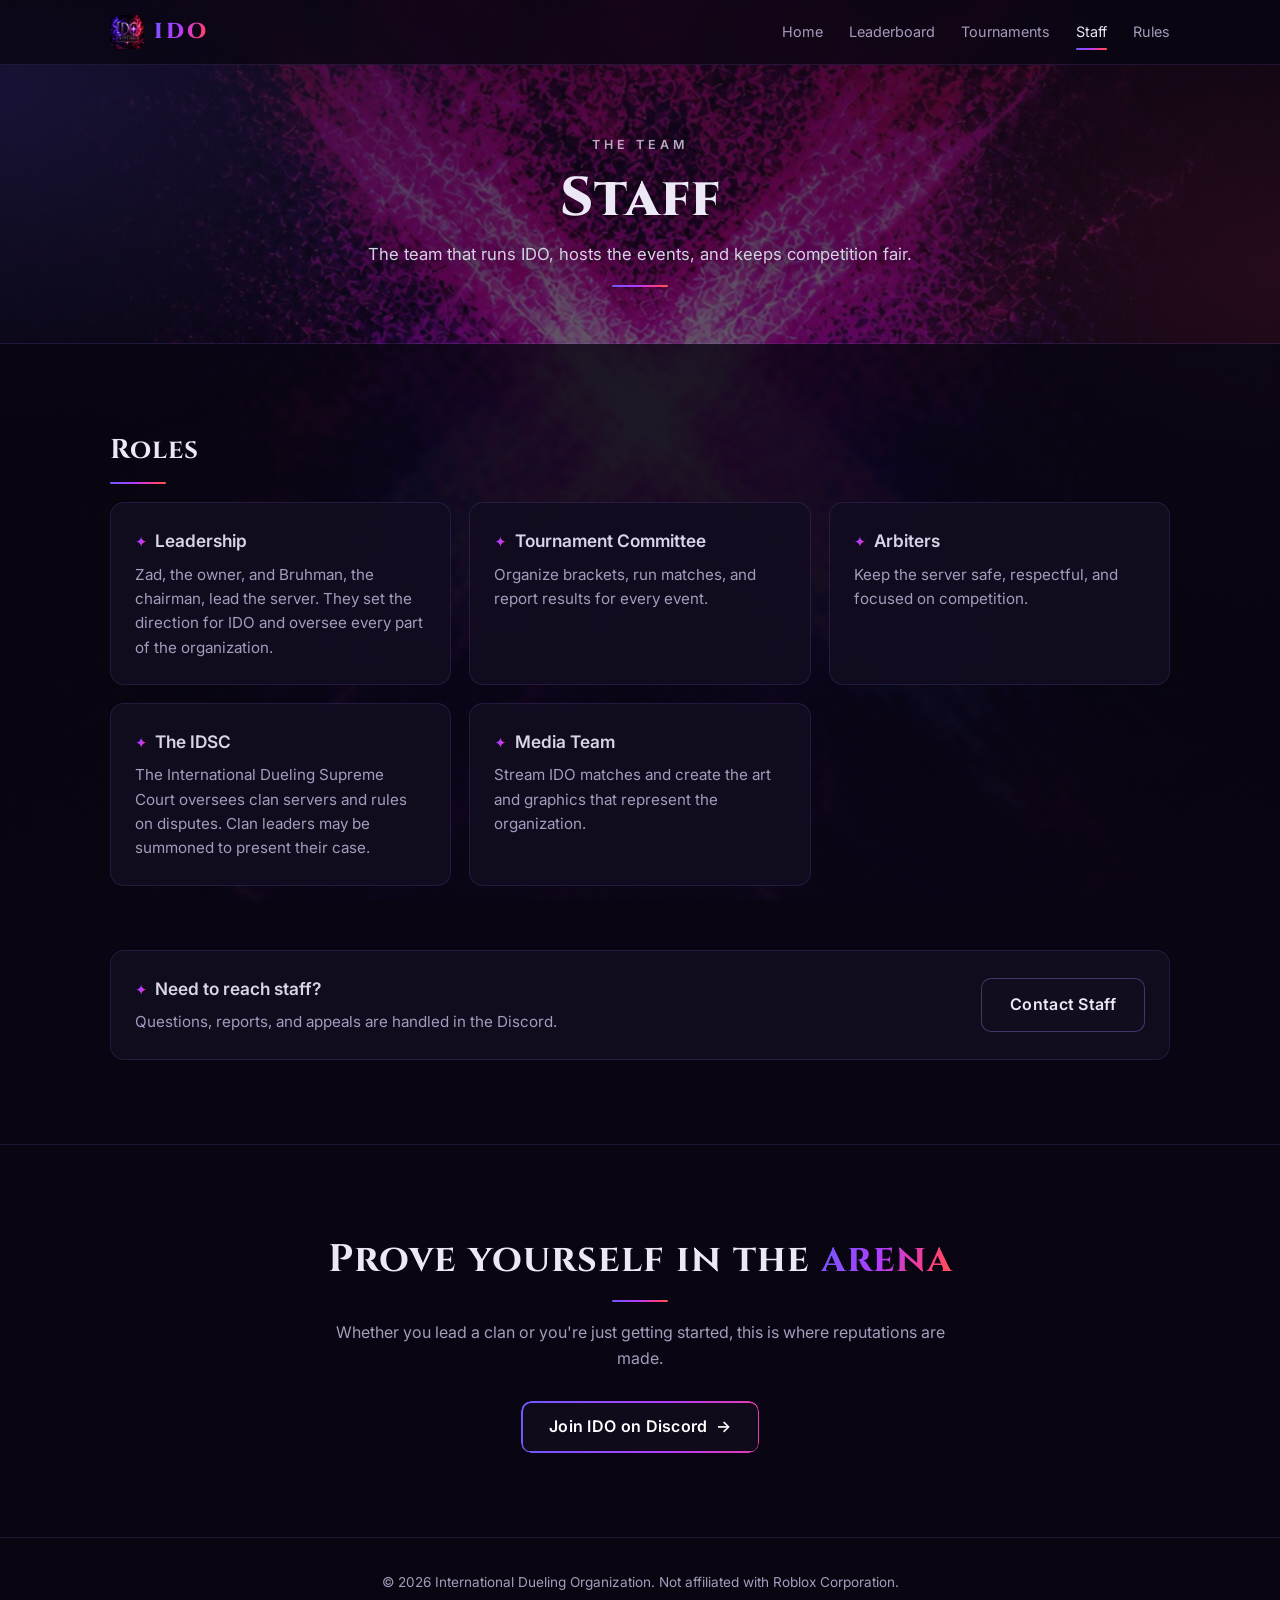
==== commit aa3b2373: "Update index.html for staff page content" ====
--- a/index.html
+++ b/index.html
@@ -3,10 +3,10 @@
 <head>
 <meta charset="UTF-8">
 <meta name="viewport" content="width=device-width, initial-scale=1.0">
-<title>International Dueling Organization (IDO) | Dueling Grounds Clan Tournaments</title>
-<meta name="description" content="The International Dueling Organization (IDO) is the home of competitive Dueling Grounds on Roblox. Clan tournaments, live rankings, Banner Points, and the IDSC.">
-<meta property="og:title" content="International Dueling Organization (IDO) | Dueling Grounds Clan Tournaments">
-<meta property="og:description" content="The International Dueling Organization (IDO) is the home of competitive Dueling Grounds on Roblox. Clan tournaments, live rankings, Banner Points, and the IDSC.">
+<title>Staff | International Dueling Organization</title>
+<meta name="description" content="Meet the IDO staff team: leadership, the Tournament Committee, Arbiters, the IDSC, and the Media Team.">
+<meta property="og:title" content="Staff | International Dueling Organization">
+<meta property="og:description" content="Meet the IDO staff team: leadership, the Tournament Committee, Arbiters, the IDSC, and the Media Team.">
 <meta property="og:type" content="website">
 <meta property="og:image" content="logo.jpg">
 <meta name="theme-color" content="#0a0612">
@@ -15,19 +15,8 @@
 <link rel="preconnect" href="https://fonts.gstatic.com" crossorigin>
 <link href="https://fonts.googleapis.com/css2?family=Cinzel:wght@500;700;800&family=Inter:wght@400;500;600;700&display=swap" rel="stylesheet">
 <link rel="stylesheet" href="style.css">
-<script type="application/ld+json">
-{
-  "@context": "https://schema.org",
-  "@type": "Organization",
-  "name": "International Dueling Organization",
-  "alternateName": "IDO",
-  "url": "https://internationaldueling.com",
-  "logo": "https://internationaldueling.com/logo.jpg",
-  "description": "The competitive hub for Dueling Grounds clan tournaments on Roblox."
-}
-</script>
 </head>
-<body data-page="home">
+<body data-page="staff">
 <div class="site-bg" aria-hidden="true"></div>
 
 <nav>
@@ -44,53 +33,36 @@
   </div>
 </nav>
 
-<header class="hero">
+<header class="page-hero">
   <div class="wrap">
-    <img class="hero-logo" src="logo.jpg" alt="International Dueling Organization logo"
-         onerror="this.remove(); document.getElementById('hero-title').classList.remove('sr-only');">
-    <h1 id="hero-title" class="sr-only">International Dueling <span class="grad-text">Organization</span></h1>
-    <div class="eyebrow">Dueling Grounds &middot; Roblox</div>
-    <p>The home of competitive Dueling Grounds. The game's biggest clans meet here for official tournaments, clan wars, and ranked battles.</p>
-    <div class="btns">
-      <a class="btn btn-primary" href="https://discord.gg/gZj7TFxwW" target="_blank" rel="noopener">Join the Organization <span class="arrow">&rarr;</span></a>
-      <a class="btn btn-ghost" href="leaderboard.html">View Leaderboard</a>
-    </div>
+    <div class="eyebrow">The Team</div>
+    <h1>Staff</h1>
+    <p>The team that runs IDO, hosts the events, and keeps competition fair.</p>
+    <div class="divider"></div>
   </div>
 </header>
 
-<section id="about">
-  <div class="wrap reveal">
-    <h2>What is IDO?</h2>
-    <div class="divider"></div>
-    <p class="sub">IDO is the central hub for organized competition in Dueling Grounds. We run the tournaments, track the rankings, and keep competition fair.</p>
-    <div class="grid">
-      <div class="card"><h3>Clan Tournaments</h3><p>Official clan vs. clan events featuring the top clans in the game.</p></div>
-      <div class="card"><h3>Live Rankings</h3><p>Player standings powered by High Arbiter, updated as matches are played.</p></div>
-      <div class="card"><h3>Banner Points</h3><p>Clan standings tracked by Duke. Every clan victory raises your banner.</p></div>
-      <div class="card"><h3>Fair Play</h3><p>A dedicated staff team and the IDSC keep every match and every clan accountable.</p></div>
+<section>
+  <div class="wrap reveal stack">
+    <div>
+      <h2 class="small">Roles</h2>
+      <div class="divider"></div>
+      <div class="grid" style="grid-template-columns: repeat(auto-fit, minmax(280px, 1fr));">
+        <div class="card"><h3>Leadership</h3><p>Zad, the owner, and Bruhman, the chairman, lead the server. They set the direction for IDO and oversee every part of the organization.</p></div>
+        <div class="card"><h3>Tournament Committee</h3><p>Organize brackets, run matches, and report results for every event.</p></div>
+        <div class="card"><h3>Arbiters</h3><p>Keep the server safe, respectful, and focused on competition.</p></div>
+        <div class="card"><h3>The IDSC</h3><p>The International Dueling Supreme Court oversees clan servers and rules on disputes. Clan leaders may be summoned to present their case.</p></div>
+        <div class="card"><h3>Media Team</h3><p>Stream IDO matches and create the art and graphics that represent the organization.</p></div>
+      </div>
     </div>
-  </div>
-</section>
 
-<section id="happening">
-  <div class="wrap reveal">
-    <h2>What's happening</h2>
-    <div class="divider"></div>
-    <p class="sub">A quick look at the standings and the next event.</p>
-    <div class="preview-grid">
-      <div class="card preview">
-        <h3>Top Clans</h3>
-        <div class="preview-body" id="preview-clans">
-          <p class="muted">The season hasn't started yet. Standings will appear here once Banner Points are awarded.</p>
+    <div>
+      <div class="card callout">
+        <div>
+          <h3>Need to reach staff?</h3>
+          <p>Questions, reports, and appeals are handled in the Discord.</p>
         </div>
-        <a class="text-link" href="leaderboard.html">Full leaderboard <span>&rarr;</span></a>
-      </div>
-      <div class="card preview">
-        <h3>Next Tournament</h3>
-        <div class="preview-body" id="preview-event">
-          <p class="muted">No tournaments scheduled yet. New events will show up here as soon as they're announced.</p>
-        </div>
-        <a class="text-link" href="tournaments.html">All tournaments <span>&rarr;</span></a>
+        <a class="btn btn-ghost" href="https://discord.gg/gZj7TFxwW" target="_blank" rel="noopener">Contact Staff</a>
       </div>
     </div>
   </div>
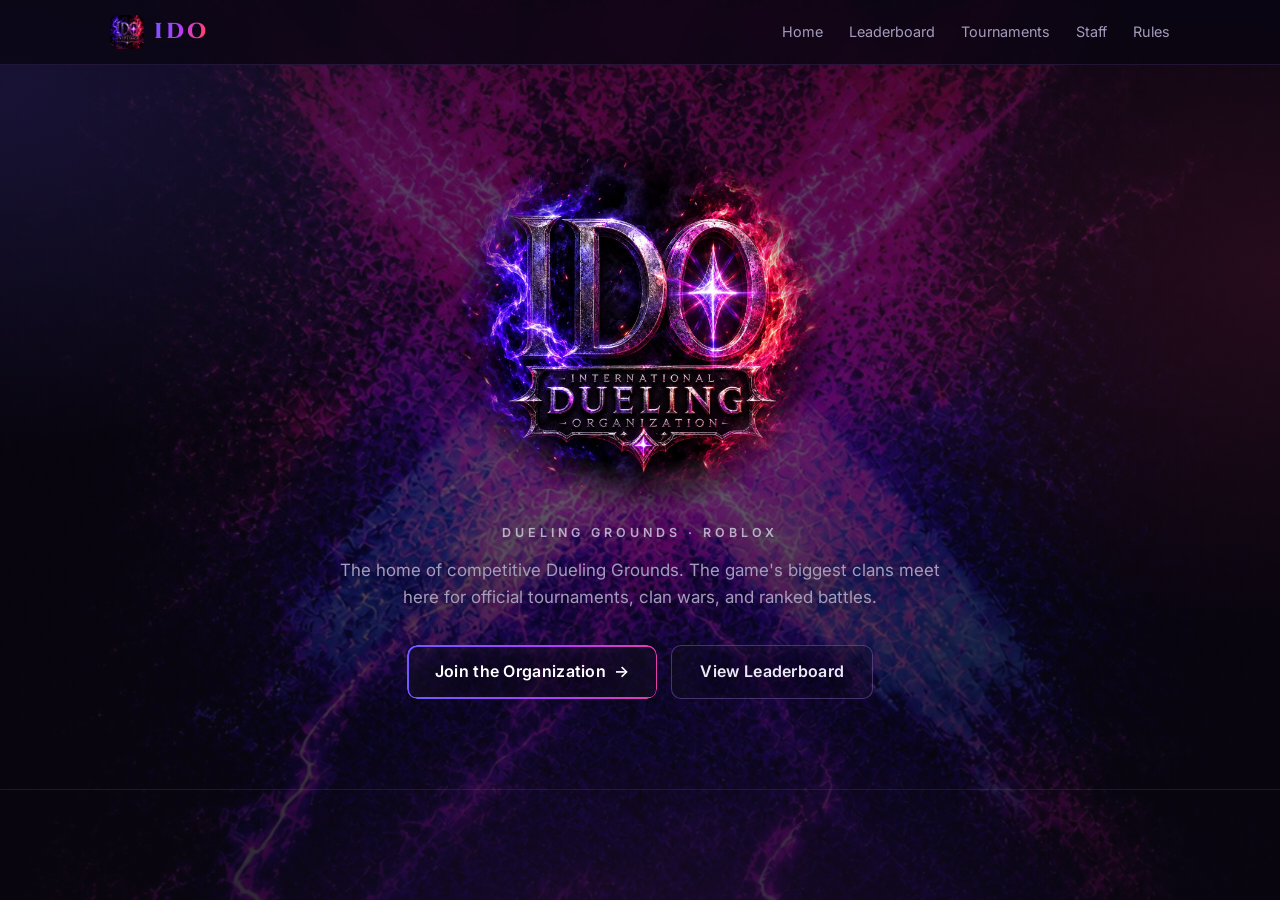
==== commit 6864512c: "Update index.html" ====
--- a/index.html
+++ b/index.html
@@ -3,10 +3,10 @@
 <head>
 <meta charset="UTF-8">
 <meta name="viewport" content="width=device-width, initial-scale=1.0">
-<title>Staff | International Dueling Organization</title>
-<meta name="description" content="Meet the IDO staff team: leadership, the Tournament Committee, Arbiters, the IDSC, and the Media Team.">
-<meta property="og:title" content="Staff | International Dueling Organization">
-<meta property="og:description" content="Meet the IDO staff team: leadership, the Tournament Committee, Arbiters, the IDSC, and the Media Team.">
+<title>International Dueling Organization (IDO) | Dueling Grounds Clan Tournaments</title>
+<meta name="description" content="The International Dueling Organization (IDO) is the home of competitive Dueling Grounds on Roblox. Clan tournaments, live rankings, Banner Points, and the IDSC.">
+<meta property="og:title" content="International Dueling Organization (IDO) | Dueling Grounds Clan Tournaments">
+<meta property="og:description" content="The International Dueling Organization (IDO) is the home of competitive Dueling Grounds on Roblox. Clan tournaments, live rankings, Banner Points, and the IDSC.">
 <meta property="og:type" content="website">
 <meta property="og:image" content="logo.jpg">
 <meta name="theme-color" content="#0a0612">
@@ -15,8 +15,19 @@
 <link rel="preconnect" href="https://fonts.gstatic.com" crossorigin>
 <link href="https://fonts.googleapis.com/css2?family=Cinzel:wght@500;700;800&family=Inter:wght@400;500;600;700&display=swap" rel="stylesheet">
 <link rel="stylesheet" href="style.css">
+<script type="application/ld+json">
+{
+  "@context": "https://schema.org",
+  "@type": "Organization",
+  "name": "International Dueling Organization",
+  "alternateName": "IDO",
+  "url": "https://internationaldueling.com",
+  "logo": "https://internationaldueling.com/logo.jpg",
+  "description": "The competitive hub for Dueling Grounds clan tournaments on Roblox."
+}
+</script>
 </head>
-<body data-page="staff">
+<body data-page="home">
 <div class="site-bg" aria-hidden="true"></div>
 
 <nav>
@@ -33,56 +44,16 @@
   </div>
 </nav>
 
-<header class="page-hero">
+<header class="hero">
   <div class="wrap">
-    <div class="eyebrow">The Team</div>
-    <h1>Staff</h1>
-    <p>The team that runs IDO, hosts the events, and keeps competition fair.</p>
-    <div class="divider"></div>
-  </div>
-</header>
-
-<section>
-  <div class="wrap reveal stack">
-    <div>
-      <h2 class="small">Roles</h2>
-      <div class="divider"></div>
-      <div class="grid" style="grid-template-columns: repeat(auto-fit, minmax(280px, 1fr));">
-        <div class="card"><h3>Leadership</h3><p>Zad, the owner, and Bruhman, the chairman, lead the server. They set the direction for IDO and oversee every part of the organization.</p></div>
-        <div class="card"><h3>Tournament Committee</h3><p>Organize brackets, run matches, and report results for every event.</p></div>
-        <div class="card"><h3>Arbiters</h3><p>Keep the server safe, respectful, and focused on competition.</p></div>
-        <div class="card"><h3>The IDSC</h3><p>The International Dueling Supreme Court oversees clan servers and rules on disputes. Clan leaders may be summoned to present their case.</p></div>
-        <div class="card"><h3>Media Team</h3><p>Stream IDO matches and create the art and graphics that represent the organization.</p></div>
-      </div>
-    </div>
-
-    <div>
-      <div class="card callout">
-        <div>
-          <h3>Need to reach staff?</h3>
-          <p>Questions, reports, and appeals are handled in the Discord.</p>
-        </div>
-        <a class="btn btn-ghost" href="https://discord.gg/gZj7TFxwW" target="_blank" rel="noopener">Contact Staff</a>
-      </div>
+    <img class="hero-logo" src="logo.jpg" alt="International Dueling Organization logo"
+         onerror="this.remove(); document.getElementById('hero-title').classList.remove('sr-only');">
+    <h1 id="hero-title" class="sr-only">International Dueling <span class="grad-text">Organization</span></h1>
+    <div class="eyebrow">Dueling Grounds &middot; Roblox</div>
+    <p>The home of competitive Dueling Grounds. The game's biggest clans meet here for official tournaments, clan wars, and ranked battles.</p>
+    <div class="btns">
+      <a class="btn btn-primary" href="https://discord.gg/gZj7TFxwW" target="_blank" rel="noopener">Join the Organization <span class="arrow">&rarr;</span></a>
+      <a class="btn btn-ghost" href="leaderboard.html">View Leaderboard</a>
     </div>
   </div>
-</section>
-
-<section class="cta">
-  <div class="wrap reveal">
-    <h2>Prove yourself in the <span class="grad-text">arena</span></h2>
-    <div class="divider"></div>
-    <p class="sub" style="margin: 0 auto 30px;">Whether you lead a clan or you're just getting started, this is where reputations are made.</p>
-    <a class="btn btn-primary" href="https://discord.gg/gZj7TFxwW" target="_blank" rel="noopener">Join IDO on Discord <span class="arrow">&rarr;</span></a>
-  </div>
-</section>
-
-<footer>
-  <div class="wrap">
-    &copy; <span data-year></span> International Dueling Organization. Not affiliated with Roblox Corporation.
-  </div>
-</footer>
-
-<script src="script.js"></script>
-</body>
-</html>
+</header>
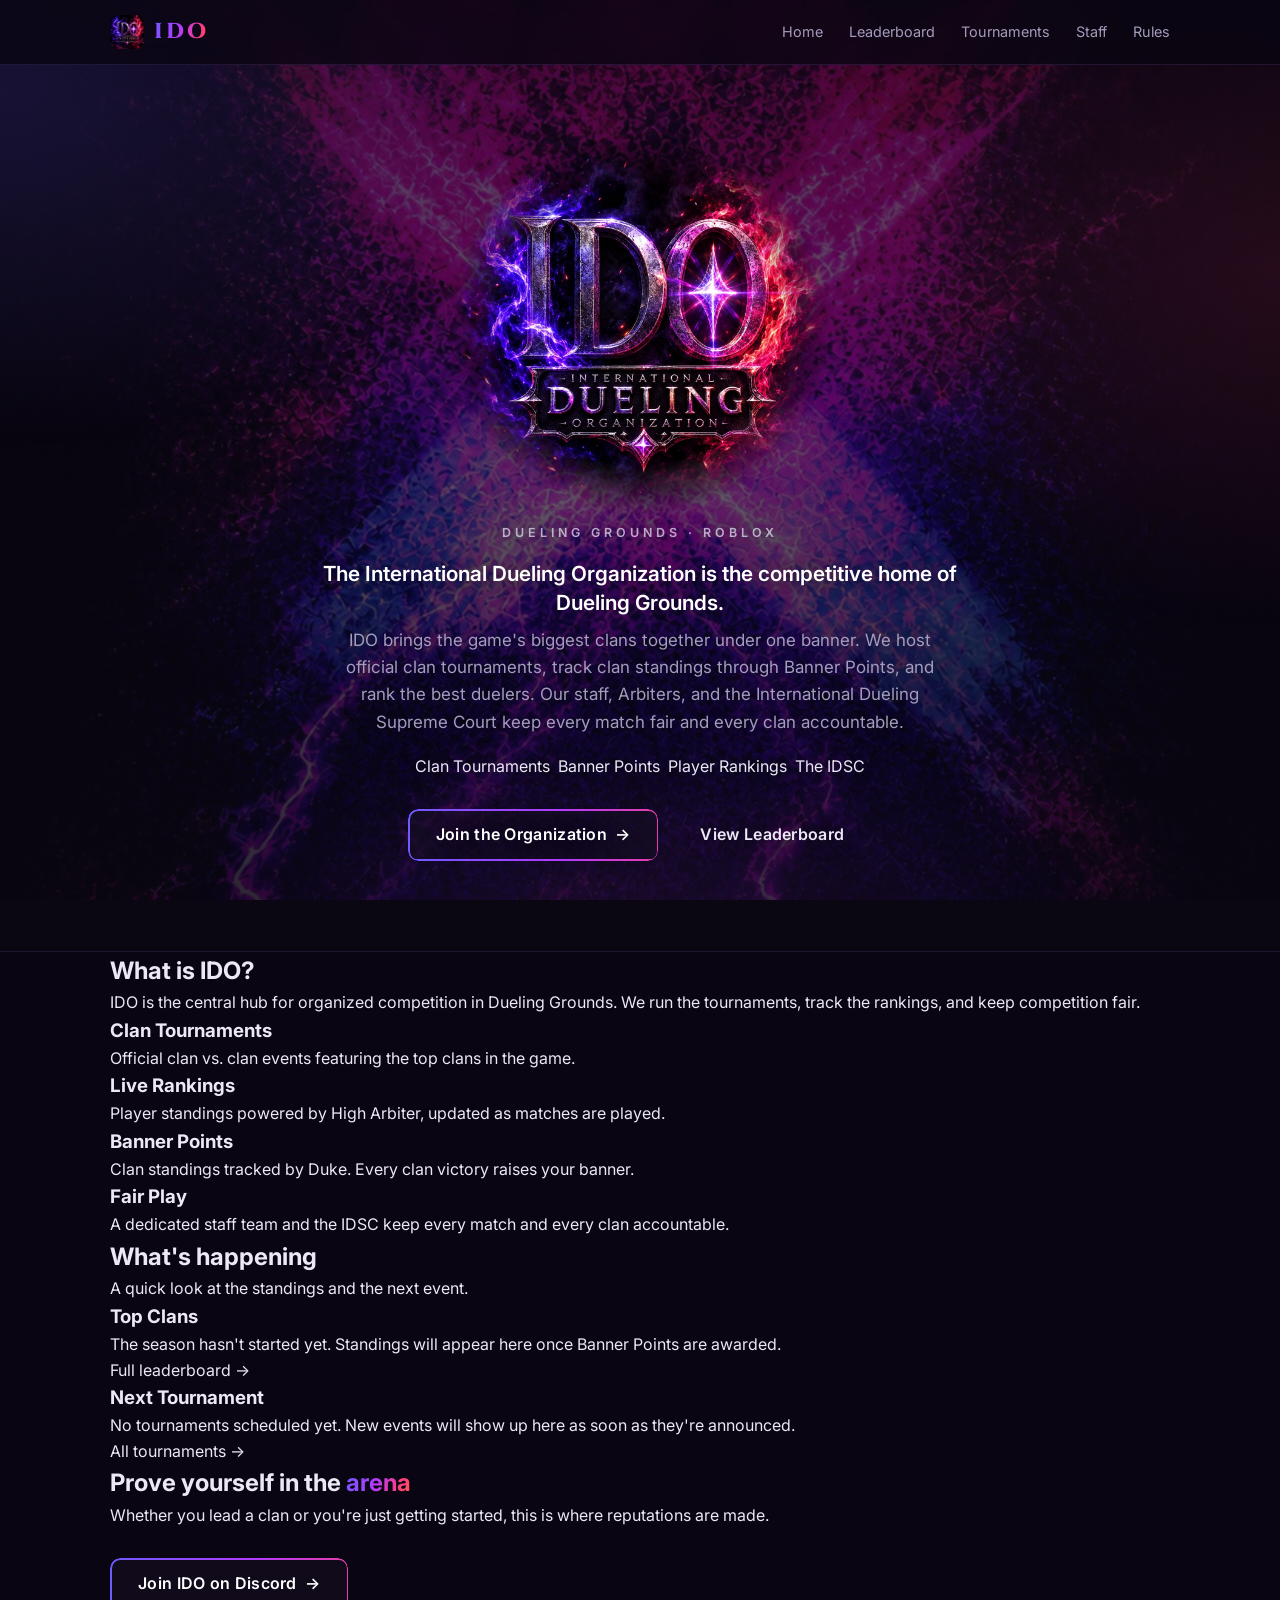
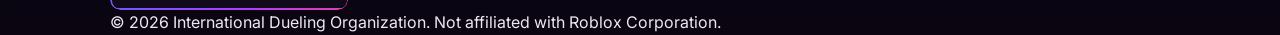
==== commit 2f6607fc: "Update index.html" ====
--- a/index.html
+++ b/index.html
@@ -50,10 +50,74 @@
          onerror="this.remove(); document.getElementById('hero-title').classList.remove('sr-only');">
     <h1 id="hero-title" class="sr-only">International Dueling <span class="grad-text">Organization</span></h1>
     <div class="eyebrow">Dueling Grounds &middot; Roblox</div>
-    <p>The home of competitive Dueling Grounds. The game's biggest clans meet here for official tournaments, clan wars, and ranked battles.</p>
+    <p style="font-size: 1.3rem; font-weight: 600; color: #fff; max-width: 640px; margin: 16px auto 10px; line-height: 1.4;">The International Dueling Organization is the competitive home of Dueling Grounds.</p>
+    <p style="margin: 0 auto 18px;">IDO brings the game's biggest clans together under one banner. We host official clan tournaments, track clan standings through Banner Points, and rank the best duelers. Our staff, Arbiters, and the International Dueling Supreme Court keep every match fair and every clan accountable.</p>
+    <div style="display: flex; flex-wrap: wrap; gap: 8px; justify-content: center; margin-bottom: 30px;">
+      <span class="tag">Clan Tournaments</span>
+      <span class="tag">Banner Points</span>
+      <span class="tag">Player Rankings</span>
+      <span class="tag">The IDSC</span>
+    </div>
     <div class="btns">
       <a class="btn btn-primary" href="https://discord.gg/gZj7TFxwW" target="_blank" rel="noopener">Join the Organization <span class="arrow">&rarr;</span></a>
       <a class="btn btn-ghost" href="leaderboard.html">View Leaderboard</a>
     </div>
   </div>
-</header>+</header>
+
+<section id="about">
+  <div class="wrap reveal">
+    <h2>What is IDO?</h2>
+    <div class="divider"></div>
+    <p class="sub">IDO is the central hub for organized competition in Dueling Grounds. We run the tournaments, track the rankings, and keep competition fair.</p>
+    <div class="grid">
+      <div class="card"><h3>Clan Tournaments</h3><p>Official clan vs. clan events featuring the top clans in the game.</p></div>
+      <div class="card"><h3>Live Rankings</h3><p>Player standings powered by High Arbiter, updated as matches are played.</p></div>
+      <div class="card"><h3>Banner Points</h3><p>Clan standings tracked by Duke. Every clan victory raises your banner.</p></div>
+      <div class="card"><h3>Fair Play</h3><p>A dedicated staff team and the IDSC keep every match and every clan accountable.</p></div>
+    </div>
+  </div>
+</section>
+
+<section id="happening">
+  <div class="wrap reveal">
+    <h2>What's happening</h2>
+    <div class="divider"></div>
+    <p class="sub">A quick look at the standings and the next event.</p>
+    <div class="preview-grid">
+      <div class="card preview">
+        <h3>Top Clans</h3>
+        <div class="preview-body" id="preview-clans">
+          <p class="muted">The season hasn't started yet. Standings will appear here once Banner Points are awarded.</p>
+        </div>
+        <a class="text-link" href="leaderboard.html">Full leaderboard <span>&rarr;</span></a>
+      </div>
+      <div class="card preview">
+        <h3>Next Tournament</h3>
+        <div class="preview-body" id="preview-event">
+          <p class="muted">No tournaments scheduled yet. New events will show up here as soon as they're announced.</p>
+        </div>
+        <a class="text-link" href="tournaments.html">All tournaments <span>&rarr;</span></a>
+      </div>
+    </div>
+  </div>
+</section>
+
+<section class="cta">
+  <div class="wrap reveal">
+    <h2>Prove yourself in the <span class="grad-text">arena</span></h2>
+    <div class="divider"></div>
+    <p class="sub" style="margin: 0 auto 30px;">Whether you lead a clan or you're just getting started, this is where reputations are made.</p>
+    <a class="btn btn-primary" href="https://discord.gg/gZj7TFxwW" target="_blank" rel="noopener">Join IDO on Discord <span class="arrow">&rarr;</span></a>
+  </div>
+</section>
+
+<footer>
+  <div class="wrap">
+    &copy; <span data-year></span> International Dueling Organization. Not affiliated with Roblox Corporation.
+  </div>
+</footer>
+
+<script src="script.js"></script>
+</body>
+</html>
--- a/style.css
+++ b/style.css
@@ -153,201 +153,4 @@
   transform: scale(0);
   animation: ripple .55s ease-out forwards;
 }
-@keyframes ripple {
-  to { transform: scale(22); opacity: 0; }
-}
-.btn.clicked, .tab.clicked { animation: press .4s ease; }
-.btn.clicked { box-shadow: 0 0 0 1px rgba(255, 255, 255, 0.15), 0 0 26px -2px rgba(193, 60, 255, 0.7); }
-.btn-primary.clicked::before { animation-duration: .6s; filter: brightness(1.4); }
-@keyframes press {
-  0% { transform: scale(1); }
-  35% { transform: scale(.95); }
-  100% { transform: scale(1); }
-}
-
-.btn-ghost {
-  color: var(--text);
-  border: 1px solid var(--line-strong);
-  background: rgba(22, 15, 36, 0.4);
-}
-.btn-ghost:hover {
-  transform: translateY(-2px);
-  border-color: rgba(220, 170, 255, 0.55);
-  background: rgba(123, 92, 255, 0.08);
-  box-shadow: 0 8px 26px -12px rgba(177, 60, 255, 0.5);
-}
-
-.btn .arrow { transition: transform .25s ease; }
-.btn:hover .arrow { transform: translateX(3px); }
-
-/* Sections */
-section { padding: 84px 0; border-bottom: 1px solid var(--line); }
-h2 { font-family: 'Cinzel', serif; font-weight: 700; font-size: clamp(1.7rem, 4vw, 2.4rem); margin-bottom: 10px; letter-spacing: 1px; }
-.divider { width: 56px; height: 2px; background: var(--grad); border-radius: 2px; margin: 4px 0 18px; }
-.sub { color: var(--muted); margin-bottom: 36px; max-width: 640px; }
-.grid { display: grid; grid-template-columns: repeat(auto-fit, minmax(240px, 1fr)); gap: 18px; }
-.card {
-  position: relative;
-  background: var(--panel); border: 1px solid var(--line);
-  border-radius: var(--radius); padding: 24px;
-  backdrop-filter: blur(6px);
-  transition: transform .3s ease, border-color .3s ease, box-shadow .3s ease;
-}
-.card:hover {
-  transform: translateY(-3px);
-  border-color: var(--line-strong);
-  box-shadow: 0 14px 34px -18px rgba(177, 60, 255, 0.5);
-}
-.card h3 { font-size: 1.08rem; margin-bottom: 8px; color: var(--silver); font-weight: 600; }
-.card h3::before {
-  content: "\2726"; margin-right: 8px; font-size: .85em;
-  background: var(--grad); -webkit-background-clip: text; background-clip: text; color: transparent;
-}
-.card p { color: var(--muted); font-size: 0.95rem; }
-
-/* Leaderboard */
-.tabs { display: flex; gap: 8px; margin-bottom: 18px; flex-wrap: wrap; }
-.tab {
-  padding: 9px 18px; border-radius: 999px; border: 1px solid var(--line);
-  background: var(--panel); color: var(--muted); cursor: pointer; font: inherit; font-weight: 600; font-size: .9rem;
-  transition: color .25s, border-color .25s, transform .2s, box-shadow .3s;
-}
-.tab:hover { color: var(--text); border-color: var(--line-strong); transform: translateY(-1px); }
-.tab { position: relative; overflow: hidden; isolation: isolate; }
-.tab.active {
-  color: #fff; border-color: transparent;
-  background: rgba(123, 92, 255, 0.10);
-  box-shadow: 0 6px 20px -10px rgba(255, 61, 127, 0.5);
-}
-.board { background: var(--panel); border: 1px solid var(--line); border-radius: var(--radius); overflow: hidden; }
-table { width: 100%; border-collapse: collapse; }
-th, td { padding: 14px 18px; text-align: left; }
-th { background: rgba(123, 92, 255, 0.07); color: var(--muted); font-size: 0.76rem; letter-spacing: 1.5px; text-transform: uppercase; font-weight: 600; }
-tbody tr { transition: background .2s; }
-tbody tr:hover { background: rgba(177, 60, 255, 0.06); }
-tr + tr td { border-top: 1px solid var(--line); }
-td.rank { font-weight: 700; width: 70px; color: var(--muted); }
-td.score { text-align: right; font-weight: 700; color: var(--silver); font-variant-numeric: tabular-nums; }
-th.score { text-align: right; }
-.r1 { color: #ff6b9d !important; } .r2 { color: #c58bff !important; } .r3 { color: #8f86ff !important; }
-.note { color: var(--muted); font-size: 0.82rem; margin-top: 12px; }
-
-/* Tournaments */
-.event { display: flex; gap: 18px; align-items: flex-start; }
-.date {
-  min-width: 64px; text-align: center; border-radius: 10px; padding: 8px 6px;
-  border: 1px solid var(--line-strong);
-  background: rgba(123, 92, 255, 0.08);
-}
-.date .m { font-size: 0.7rem; color: var(--rose); font-weight: 700; letter-spacing: 1.5px; }
-.date .d { font-size: 1.5rem; font-weight: 700; font-family: 'Cinzel', serif; }
-.tag {
-  display: inline-block; font-size: 0.7rem; font-weight: 700; padding: 3px 10px; letter-spacing: .5px;
-  border-radius: 999px; background: rgba(193, 60, 255, 0.14); color: #d99bff; margin-bottom: 6px;
-}
-.event h3::before { content: none; }
-
-.empty {
-  text-align: center; padding: 44px 24px;
-  border: 1px dashed var(--line-strong); border-radius: var(--radius);
-  background: rgba(22, 15, 36, 0.45);
-}
-.empty-icon {
-  font-size: 1.6rem; margin-bottom: 6px;
-  background: var(--grad); -webkit-background-clip: text; background-clip: text; color: transparent;
-}
-.empty h3 { font-size: 1.1rem; color: var(--silver); margin-bottom: 6px; font-weight: 600; }
-.empty p { color: var(--muted); font-size: .95rem; max-width: 440px; margin: 0 auto; }
-#tournament-list:empty { display: none; }
-.grid:empty { display: none; }
-
-/* Rules */
-ol.rules { counter-reset: r; list-style: none; display: grid; gap: 12px; }
-ol.rules li {
-  counter-increment: r; background: var(--panel); border: 1px solid var(--line);
-  border-radius: 10px; padding: 16px 18px 16px 60px; position: relative; color: var(--muted);
-  transition: border-color .3s;
-}
-ol.rules li:hover { border-color: var(--line-strong); }
-ol.rules li strong { color: var(--text); }
-ol.rules li::before {
-  content: counter(r); position: absolute; left: 20px; top: 13px;
-  font-family: 'Cinzel', serif; font-weight: 800; font-size: 1.25rem;
-  background: var(--grad); -webkit-background-clip: text; background-clip: text; color: transparent;
-}
-
-/* CTA + footer */
-.cta { text-align: center; position: relative; }
-.cta .divider { margin: 4px auto 18px; }
-footer { padding: 34px 0; color: var(--muted); font-size: 0.85rem; text-align: center; }
-
-/* Fade-in on scroll */
-.reveal { opacity: 0; transform: translateY(14px); transition: opacity .7s ease, transform .7s ease; }
-.reveal.in { opacity: 1; transform: none; }
-
-
-/* Active page in the nav */
-.links a.active { color: var(--text); }
-.links a.active::after { transform: scaleX(1); }
-
-/* Header used on inner pages */
-.page-hero {
-  padding: 70px 0 56px; text-align: center;
-  border-bottom: 1px solid var(--line);
-  text-shadow: 0 2px 18px rgba(0, 0, 0, 0.6);
-}
-.page-hero h1 {
-  font-family: 'Cinzel', serif; font-weight: 800; letter-spacing: 1px;
-  font-size: clamp(2.2rem, 6vw, 3.4rem); line-height: 1.1; margin: 14px 0 12px;
-}
-.page-hero p { color: #d6d0e6; max-width: 560px; margin: 0 auto; font-size: 1.04rem; }
-.page-hero .divider { margin: 18px auto 0; }
-
-/* Smaller sub-headings inside a page */
-h2.small { font-size: clamp(1.3rem, 3vw, 1.7rem); }
-.stack > * + * { margin-top: 64px; }
-
-/* Home page previews */
-.preview-grid { display: grid; grid-template-columns: repeat(auto-fit, minmax(300px, 1fr)); gap: 18px; }
-.preview { display: flex; flex-direction: column; }
-.preview .preview-body { flex: 1; margin: 6px 0 18px; }
-.mini-row {
-  display: flex; align-items: center; gap: 14px; padding: 10px 0;
-  border-top: 1px solid var(--line); font-size: .95rem;
-}
-.mini-row:first-child { border-top: 0; }
-.mini-row .pos { font-weight: 700; width: 28px; }
-.mini-row .who { flex: 1; color: var(--text); }
-.mini-row .pts { font-weight: 700; color: var(--silver); font-variant-numeric: tabular-nums; }
-.preview .muted { color: var(--muted); font-size: .95rem; }
-.text-link {
-  align-self: flex-start; font-weight: 600; font-size: .92rem; color: #e2b8ff;
-  display: inline-flex; gap: 6px; align-items: center;
-}
-.text-link span { transition: transform .25s ease; }
-.text-link:hover span { transform: translateX(3px); }
-
-.empty.compact { padding: 30px 20px; }
-.callout { display: flex; gap: 18px; align-items: center; justify-content: space-between; flex-wrap: wrap; }
-.callout p { margin: 0; }
-
-@media (max-width: 760px) {
-  .links {
-    display: none; position: absolute; top: 64px; left: 0; right: 0;
-    flex-direction: column; gap: 0; background: var(--bg); border-bottom: 1px solid var(--line);
-  }
-  .links.open { display: flex; }
-  .links a { padding: 14px 20px; border-top: 1px solid var(--line); }
-  .links a::after { display: none; }
-  .menu-btn { display: block; }
-  th, td { padding: 12px 12px; }
-  section { padding: 60px 0; }
-  .hero { padding: 40px 0 70px; }
-  .page-hero { padding: 48px 0 40px; }
-  .callout { flex-direction: column; align-items: flex-start; }
-}
-
-@media (prefers-reduced-motion: reduce) {
-  *, *::before, *::after { animation: none !important; transition: none !important; }
-  .reveal { opacity: 1; transform: none; }
-}
+@keyframes rip
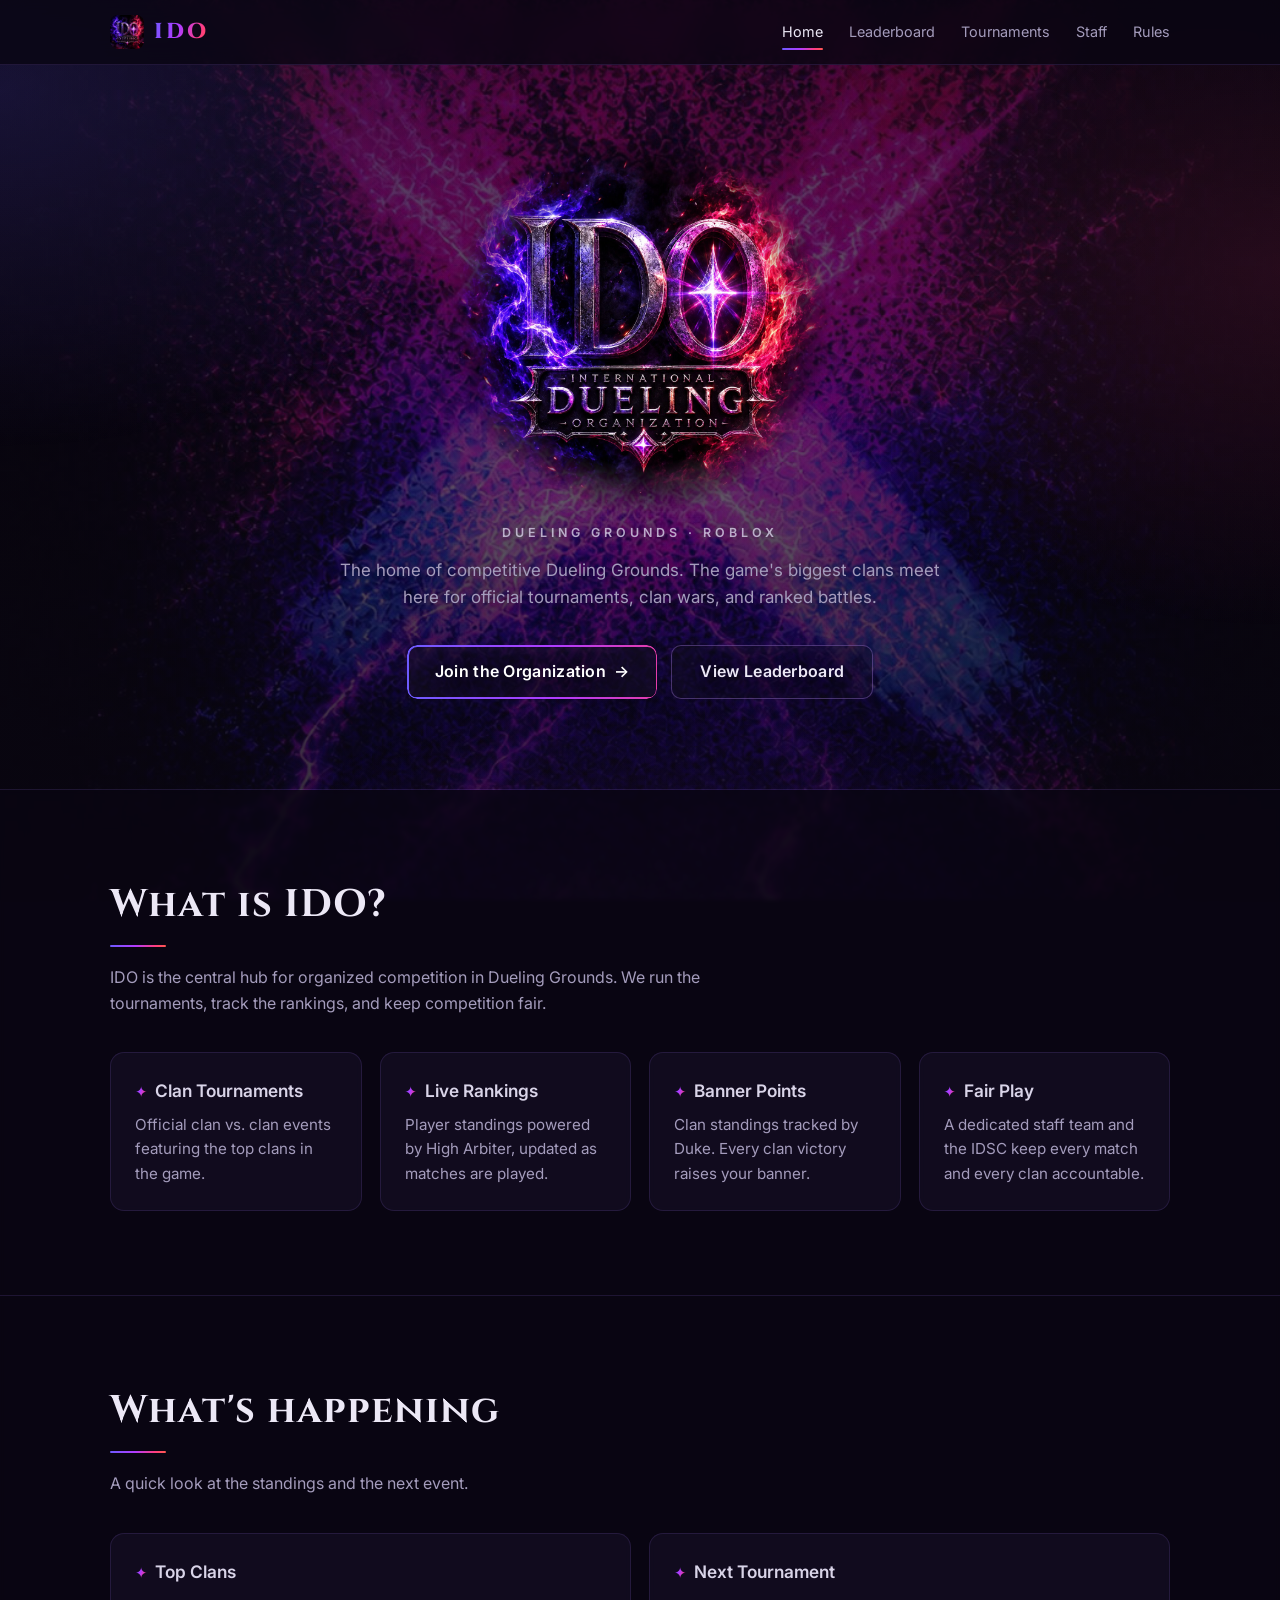
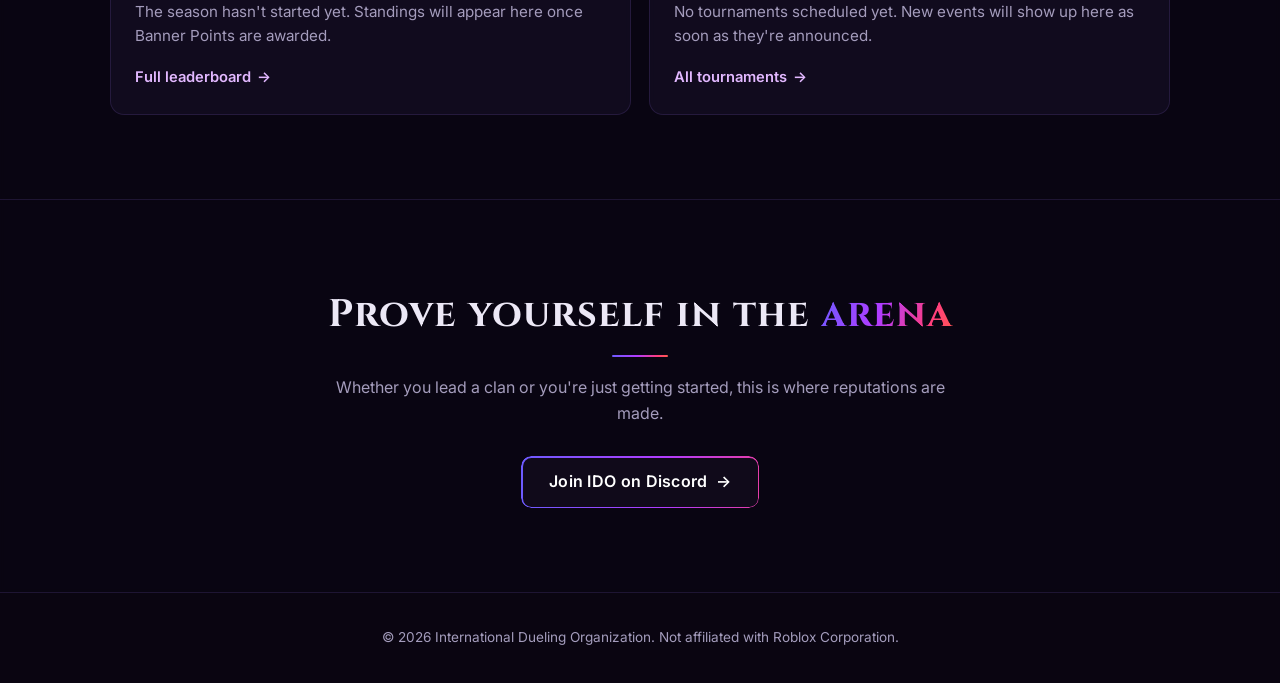
==== commit 52be37e6: "Update index.html" ====
--- a/index.html
+++ b/index.html
@@ -50,14 +50,7 @@
          onerror="this.remove(); document.getElementById('hero-title').classList.remove('sr-only');">
     <h1 id="hero-title" class="sr-only">International Dueling <span class="grad-text">Organization</span></h1>
     <div class="eyebrow">Dueling Grounds &middot; Roblox</div>
-    <p style="font-size: 1.3rem; font-weight: 600; color: #fff; max-width: 640px; margin: 16px auto 10px; line-height: 1.4;">The International Dueling Organization is the competitive home of Dueling Grounds.</p>
-    <p style="margin: 0 auto 18px;">IDO brings the game's biggest clans together under one banner. We host official clan tournaments, track clan standings through Banner Points, and rank the best duelers. Our staff, Arbiters, and the International Dueling Supreme Court keep every match fair and every clan accountable.</p>
-    <div style="display: flex; flex-wrap: wrap; gap: 8px; justify-content: center; margin-bottom: 30px;">
-      <span class="tag">Clan Tournaments</span>
-      <span class="tag">Banner Points</span>
-      <span class="tag">Player Rankings</span>
-      <span class="tag">The IDSC</span>
-    </div>
+    <p>The home of competitive Dueling Grounds. The game's biggest clans meet here for official tournaments, clan wars, and ranked battles.</p>
     <div class="btns">
       <a class="btn btn-primary" href="https://discord.gg/gZj7TFxwW" target="_blank" rel="noopener">Join the Organization <span class="arrow">&rarr;</span></a>
       <a class="btn btn-ghost" href="leaderboard.html">View Leaderboard</a>
--- a/style.css
+++ b/style.css
@@ -153,4 +153,201 @@
   transform: scale(0);
   animation: ripple .55s ease-out forwards;
 }
-@keyframes rip
+@keyframes ripple {
+  to { transform: scale(22); opacity: 0; }
+}
+.btn.clicked, .tab.clicked { animation: press .4s ease; }
+.btn.clicked { box-shadow: 0 0 0 1px rgba(255, 255, 255, 0.15), 0 0 26px -2px rgba(193, 60, 255, 0.7); }
+.btn-primary.clicked::before { animation-duration: .6s; filter: brightness(1.4); }
+@keyframes press {
+  0% { transform: scale(1); }
+  35% { transform: scale(.95); }
+  100% { transform: scale(1); }
+}
+
+.btn-ghost {
+  color: var(--text);
+  border: 1px solid var(--line-strong);
+  background: rgba(22, 15, 36, 0.4);
+}
+.btn-ghost:hover {
+  transform: translateY(-2px);
+  border-color: rgba(220, 170, 255, 0.55);
+  background: rgba(123, 92, 255, 0.08);
+  box-shadow: 0 8px 26px -12px rgba(177, 60, 255, 0.5);
+}
+
+.btn .arrow { transition: transform .25s ease; }
+.btn:hover .arrow { transform: translateX(3px); }
+
+/* Sections */
+section { padding: 84px 0; border-bottom: 1px solid var(--line); }
+h2 { font-family: 'Cinzel', serif; font-weight: 700; font-size: clamp(1.7rem, 4vw, 2.4rem); margin-bottom: 10px; letter-spacing: 1px; }
+.divider { width: 56px; height: 2px; background: var(--grad); border-radius: 2px; margin: 4px 0 18px; }
+.sub { color: var(--muted); margin-bottom: 36px; max-width: 640px; }
+.grid { display: grid; grid-template-columns: repeat(auto-fit, minmax(240px, 1fr)); gap: 18px; }
+.card {
+  position: relative;
+  background: var(--panel); border: 1px solid var(--line);
+  border-radius: var(--radius); padding: 24px;
+  backdrop-filter: blur(6px);
+  transition: transform .3s ease, border-color .3s ease, box-shadow .3s ease;
+}
+.card:hover {
+  transform: translateY(-3px);
+  border-color: var(--line-strong);
+  box-shadow: 0 14px 34px -18px rgba(177, 60, 255, 0.5);
+}
+.card h3 { font-size: 1.08rem; margin-bottom: 8px; color: var(--silver); font-weight: 600; }
+.card h3::before {
+  content: "\2726"; margin-right: 8px; font-size: .85em;
+  background: var(--grad); -webkit-background-clip: text; background-clip: text; color: transparent;
+}
+.card p { color: var(--muted); font-size: 0.95rem; }
+
+/* Leaderboard */
+.tabs { display: flex; gap: 8px; margin-bottom: 18px; flex-wrap: wrap; }
+.tab {
+  padding: 9px 18px; border-radius: 999px; border: 1px solid var(--line);
+  background: var(--panel); color: var(--muted); cursor: pointer; font: inherit; font-weight: 600; font-size: .9rem;
+  transition: color .25s, border-color .25s, transform .2s, box-shadow .3s;
+}
+.tab:hover { color: var(--text); border-color: var(--line-strong); transform: translateY(-1px); }
+.tab { position: relative; overflow: hidden; isolation: isolate; }
+.tab.active {
+  color: #fff; border-color: transparent;
+  background: rgba(123, 92, 255, 0.10);
+  box-shadow: 0 6px 20px -10px rgba(255, 61, 127, 0.5);
+}
+.board { background: var(--panel); border: 1px solid var(--line); border-radius: var(--radius); overflow: hidden; }
+table { width: 100%; border-collapse: collapse; }
+th, td { padding: 14px 18px; text-align: left; }
+th { background: rgba(123, 92, 255, 0.07); color: var(--muted); font-size: 0.76rem; letter-spacing: 1.5px; text-transform: uppercase; font-weight: 600; }
+tbody tr { transition: background .2s; }
+tbody tr:hover { background: rgba(177, 60, 255, 0.06); }
+tr + tr td { border-top: 1px solid var(--line); }
+td.rank { font-weight: 700; width: 70px; color: var(--muted); }
+td.score { text-align: right; font-weight: 700; color: var(--silver); font-variant-numeric: tabular-nums; }
+th.score { text-align: right; }
+.r1 { color: #ff6b9d !important; } .r2 { color: #c58bff !important; } .r3 { color: #8f86ff !important; }
+.note { color: var(--muted); font-size: 0.82rem; margin-top: 12px; }
+
+/* Tournaments */
+.event { display: flex; gap: 18px; align-items: flex-start; }
+.date {
+  min-width: 64px; text-align: center; border-radius: 10px; padding: 8px 6px;
+  border: 1px solid var(--line-strong);
+  background: rgba(123, 92, 255, 0.08);
+}
+.date .m { font-size: 0.7rem; color: var(--rose); font-weight: 700; letter-spacing: 1.5px; }
+.date .d { font-size: 1.5rem; font-weight: 700; font-family: 'Cinzel', serif; }
+.tag {
+  display: inline-block; font-size: 0.7rem; font-weight: 700; padding: 3px 10px; letter-spacing: .5px;
+  border-radius: 999px; background: rgba(193, 60, 255, 0.14); color: #d99bff; margin-bottom: 6px;
+}
+.event h3::before { content: none; }
+
+.empty {
+  text-align: center; padding: 44px 24px;
+  border: 1px dashed var(--line-strong); border-radius: var(--radius);
+  background: rgba(22, 15, 36, 0.45);
+}
+.empty-icon {
+  font-size: 1.6rem; margin-bottom: 6px;
+  background: var(--grad); -webkit-background-clip: text; background-clip: text; color: transparent;
+}
+.empty h3 { font-size: 1.1rem; color: var(--silver); margin-bottom: 6px; font-weight: 600; }
+.empty p { color: var(--muted); font-size: .95rem; max-width: 440px; margin: 0 auto; }
+#tournament-list:empty { display: none; }
+.grid:empty { display: none; }
+
+/* Rules */
+ol.rules { counter-reset: r; list-style: none; display: grid; gap: 12px; }
+ol.rules li {
+  counter-increment: r; background: var(--panel); border: 1px solid var(--line);
+  border-radius: 10px; padding: 16px 18px 16px 60px; position: relative; color: var(--muted);
+  transition: border-color .3s;
+}
+ol.rules li:hover { border-color: var(--line-strong); }
+ol.rules li strong { color: var(--text); }
+ol.rules li::before {
+  content: counter(r); position: absolute; left: 20px; top: 13px;
+  font-family: 'Cinzel', serif; font-weight: 800; font-size: 1.25rem;
+  background: var(--grad); -webkit-background-clip: text; background-clip: text; color: transparent;
+}
+
+/* CTA + footer */
+.cta { text-align: center; position: relative; }
+.cta .divider { margin: 4px auto 18px; }
+footer { padding: 34px 0; color: var(--muted); font-size: 0.85rem; text-align: center; }
+
+/* Fade-in on scroll */
+.reveal { opacity: 0; transform: translateY(14px); transition: opacity .7s ease, transform .7s ease; }
+.reveal.in { opacity: 1; transform: none; }
+
+
+/* Active page in the nav */
+.links a.active { color: var(--text); }
+.links a.active::after { transform: scaleX(1); }
+
+/* Header used on inner pages */
+.page-hero {
+  padding: 70px 0 56px; text-align: center;
+  border-bottom: 1px solid var(--line);
+  text-shadow: 0 2px 18px rgba(0, 0, 0, 0.6);
+}
+.page-hero h1 {
+  font-family: 'Cinzel', serif; font-weight: 800; letter-spacing: 1px;
+  font-size: clamp(2.2rem, 6vw, 3.4rem); line-height: 1.1; margin: 14px 0 12px;
+}
+.page-hero p { color: #d6d0e6; max-width: 560px; margin: 0 auto; font-size: 1.04rem; }
+.page-hero .divider { margin: 18px auto 0; }
+
+/* Smaller sub-headings inside a page */
+h2.small { font-size: clamp(1.3rem, 3vw, 1.7rem); }
+.stack > * + * { margin-top: 64px; }
+
+/* Home page previews */
+.preview-grid { display: grid; grid-template-columns: repeat(auto-fit, minmax(300px, 1fr)); gap: 18px; }
+.preview { display: flex; flex-direction: column; }
+.preview .preview-body { flex: 1; margin: 6px 0 18px; }
+.mini-row {
+  display: flex; align-items: center; gap: 14px; padding: 10px 0;
+  border-top: 1px solid var(--line); font-size: .95rem;
+}
+.mini-row:first-child { border-top: 0; }
+.mini-row .pos { font-weight: 700; width: 28px; }
+.mini-row .who { flex: 1; color: var(--text); }
+.mini-row .pts { font-weight: 700; color: var(--silver); font-variant-numeric: tabular-nums; }
+.preview .muted { color: var(--muted); font-size: .95rem; }
+.text-link {
+  align-self: flex-start; font-weight: 600; font-size: .92rem; color: #e2b8ff;
+  display: inline-flex; gap: 6px; align-items: center;
+}
+.text-link span { transition: transform .25s ease; }
+.text-link:hover span { transform: translateX(3px); }
+
+.empty.compact { padding: 30px 20px; }
+.callout { display: flex; gap: 18px; align-items: center; justify-content: space-between; flex-wrap: wrap; }
+.callout p { margin: 0; }
+
+@media (max-width: 760px) {
+  .links {
+    display: none; position: absolute; top: 64px; left: 0; right: 0;
+    flex-direction: column; gap: 0; background: var(--bg); border-bottom: 1px solid var(--line);
+  }
+  .links.open { display: flex; }
+  .links a { padding: 14px 20px; border-top: 1px solid var(--line); }
+  .links a::after { display: none; }
+  .menu-btn { display: block; }
+  th, td { padding: 12px 12px; }
+  section { padding: 60px 0; }
+  .hero { padding: 40px 0 70px; }
+  .page-hero { padding: 48px 0 40px; }
+  .callout { flex-direction: column; align-items: flex-start; }
+}
+
+@media (prefers-reduced-motion: reduce) {
+  *, *::before, *::after { animation: none !important; transition: none !important; }
+  .reveal { opacity: 1; transform: none; }
+}
